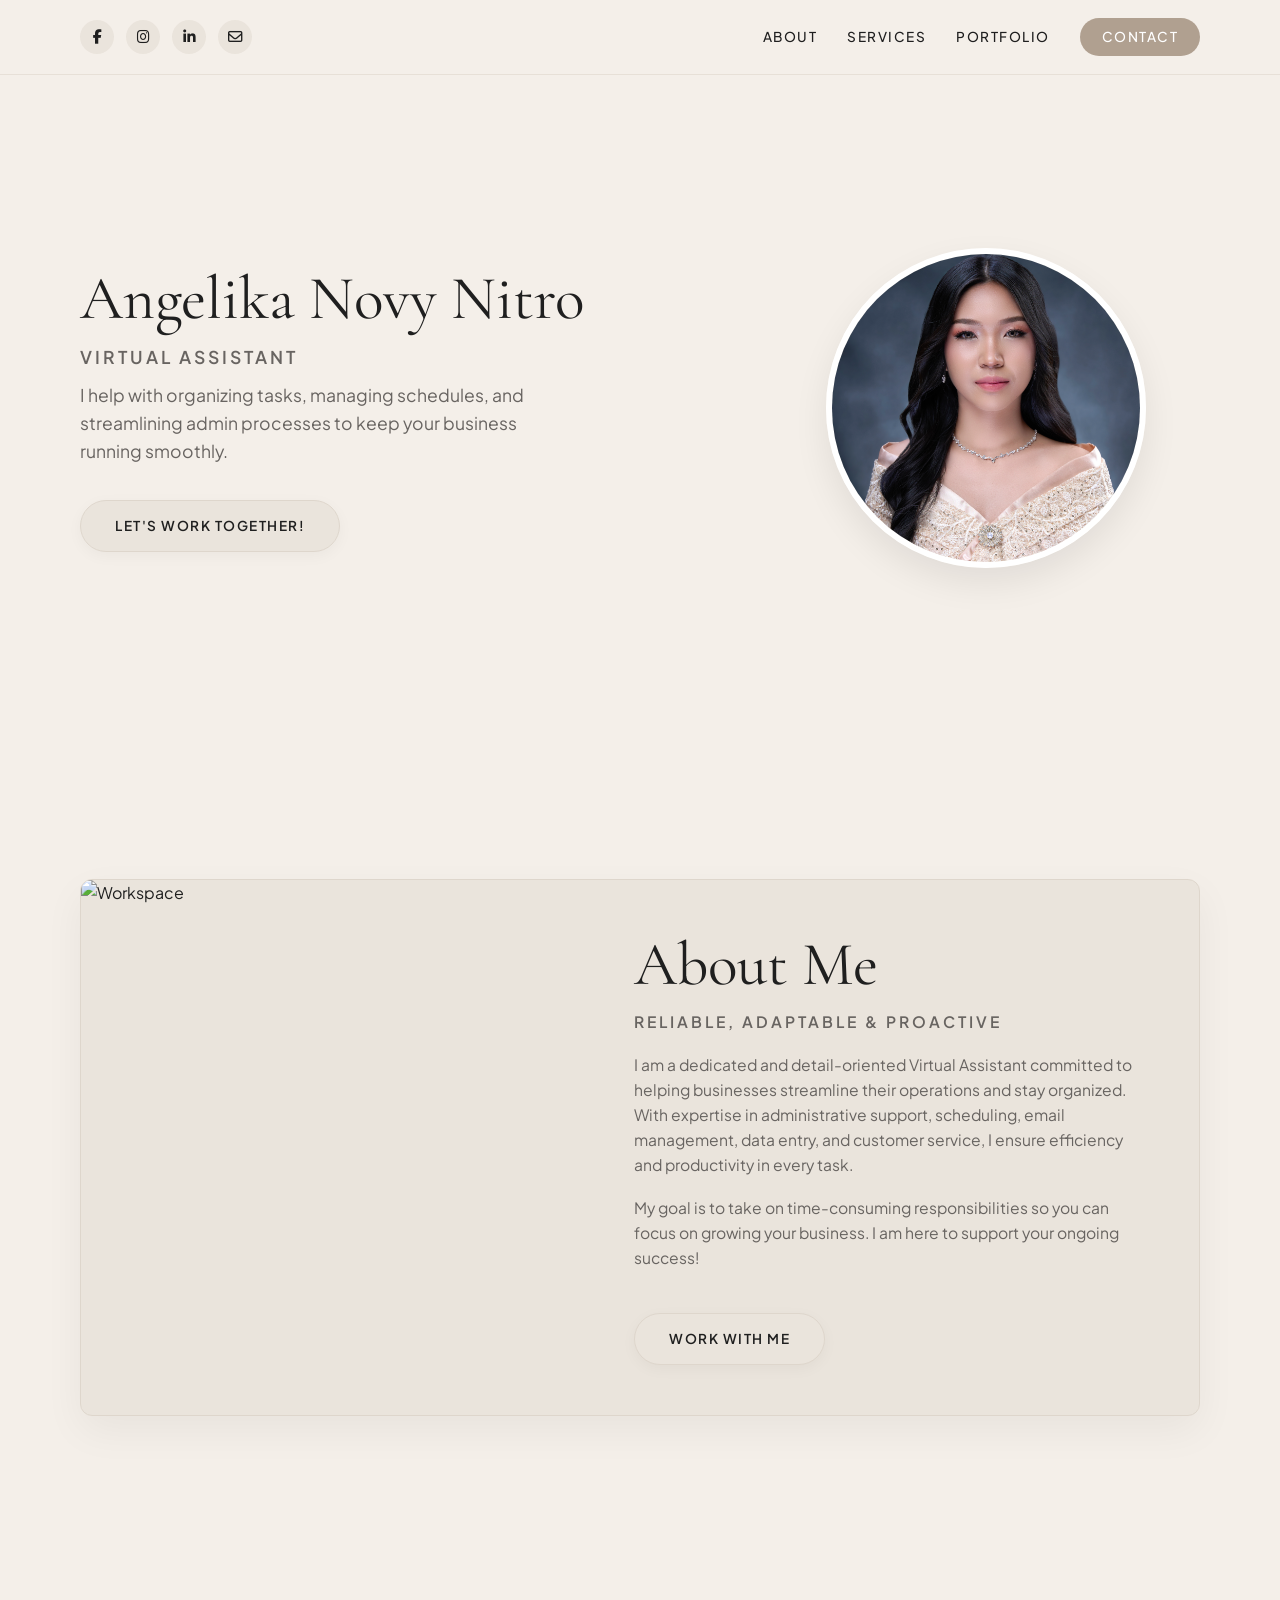
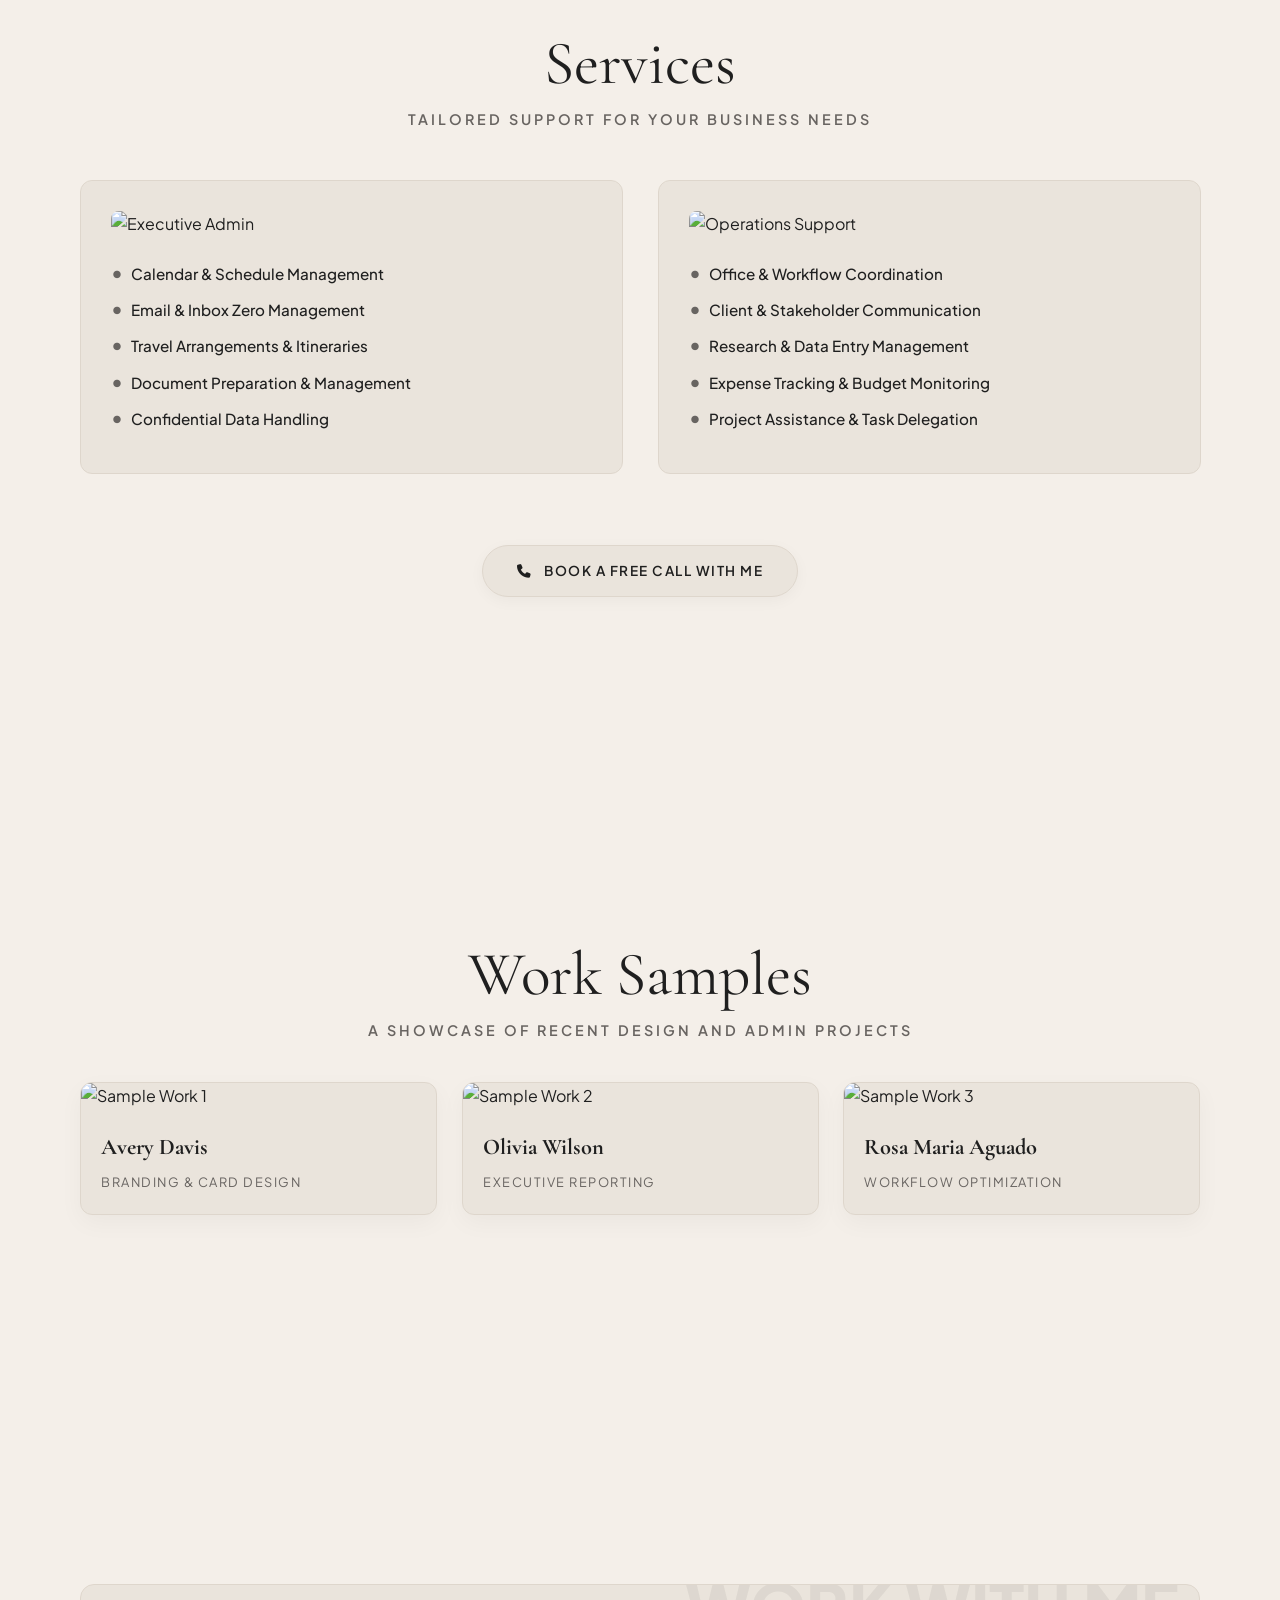
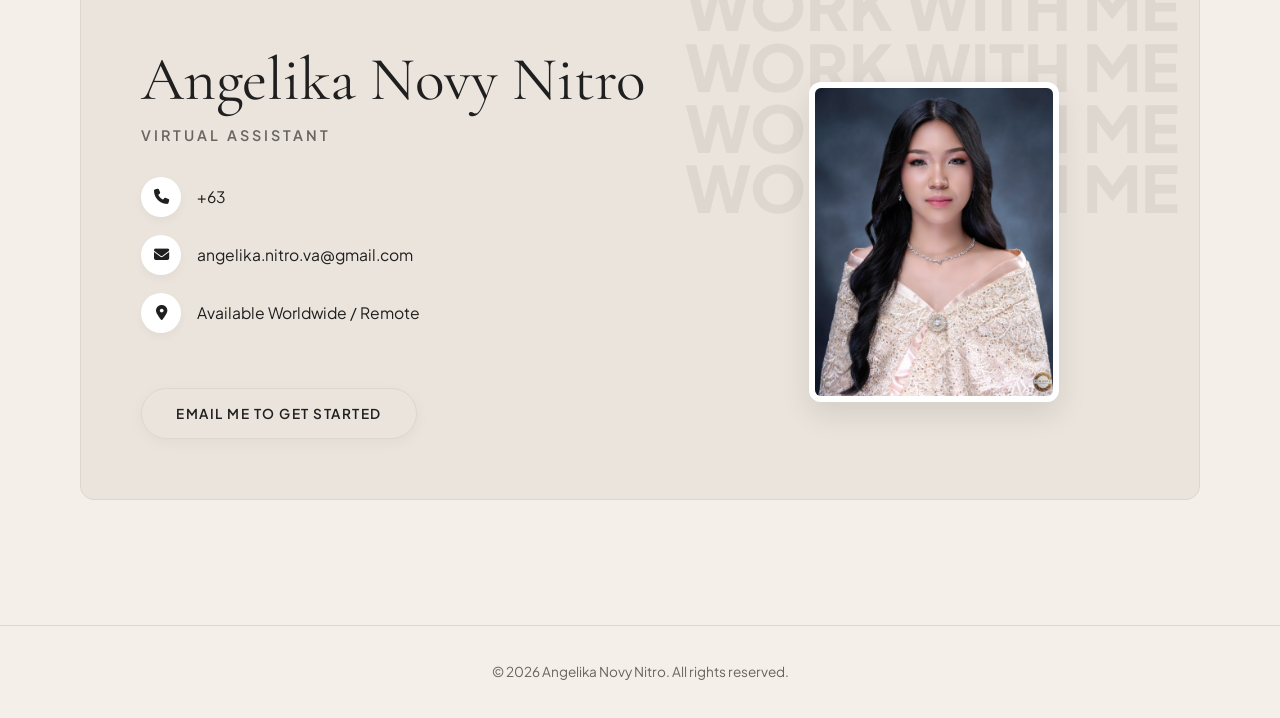
==== index.html @ 5960492f "update" ====
<!DOCTYPE html>
<html lang="en">
<head>
  <meta charset="UTF-8" />
  <meta name="viewport" content="width=device-width, initial-scale=1.0" />
  <title>Angelika Novy Nitro | Virtual Assistant</title>
  
  <link rel="preconnect" href="https://fonts.googleapis.com">
  <link rel="preconnect" href="https://fonts.gstatic.com" crossorigin>
  <link href="https://fonts.googleapis.com/css2?family=Cormorant+Garamond:ital,wght@0,400;0,600;0,700;1,400&family=Plus+Jakarta+Sans:wght@300;400;500;600&display=swap" rel="stylesheet">
  
  <link rel="stylesheet" href="https://cdnjs.cloudflare.com/ajax/libs/font-awesome/6.4.0/css/all.min.css">

  <style>
    :root {
      --bg-main: #f4efe9;
      --bg-card: #eae4dc;
      --bg-card-light: #ffffff;
      --text-main: #1f1f1f;
      --text-muted: #686461;
      --accent: #b0a090;
      --accent-hover: #8f8072;
      --border-color: #ded6cc;
      --font-serif: 'Cormorant Garamond', serif;
      --font-sans: 'Plus Jakarta Sans', sans-serif;
      --transition: all 0.4s cubic-bezier(0.16, 1, 0.3, 1);
    }

    * {
      box-sizing: border-box;
      margin: 0;
      padding: 0;
    }

    html {
      scroll-behavior: smooth;
    }

    body {
      background-color: var(--bg-main);
      color: var(--text-main);
      font-family: var(--font-sans);
      line-height: 1.6;
      overflow-x: hidden;
    }

    a {
      text-decoration: none;
      color: inherit;
    }

    ul {
      list-style: none;
    }

    /* Container Utility */
    .container {
      width: 90%;
      max-width: 1120px;
      margin: 0 auto;
    }

    /* Section Base */
    section {
      padding: 90px 0;
      min-height: 85vh;
      display: flex;
      align-items: center;
      position: relative;
    }

    /* Header & Navbar */
    header {
      position: fixed;
      top: 0;
      left: 0;
      width: 100%;
      background: rgba(244, 239, 233, 0.9);
      backdrop-filter: blur(12px);
      z-index: 1000;
      border-bottom: 1px solid rgba(222, 214, 204, 0.6);
      transition: var(--transition);
    }

    .nav-container {
      display: flex;
      justify-content: space-between;
      align-items: center;
      padding: 18px 0;
    }

    .social-icons {
      display: flex;
      gap: 12px;
    }

    .social-icons a {
      width: 34px;
      height: 34px;
      background-color: var(--bg-card);
      border-radius: 50%;
      display: flex;
      align-items: center;
      justify-content: center;
      color: var(--text-main);
      font-size: 0.9rem;
      transition: var(--transition);
    }

    .social-icons a:hover {
      background-color: var(--text-main);
      color: #fff;
      transform: translateY(-2px);
    }

    .nav-links {
      display: flex;
      align-items: center;
      gap: 30px;
    }

    .nav-links a {
      font-size: 0.85rem;
      font-weight: 500;
      text-transform: uppercase;
      letter-spacing: 1.5px;
      transition: var(--transition);
    }

    .nav-links a:hover {
      color: var(--accent-hover);
    }

    .nav-contact-btn {
      background-color: var(--accent);
      color: #fff !important;
      padding: 8px 22px;
      border-radius: 50px;
      transition: var(--transition) !important;
    }

    .nav-contact-btn:hover {
      background-color: var(--text-main) !important;
    }

    /* Shared Typography & Buttons */
    .display-title {
      font-family: var(--font-serif);
      font-size: clamp(2.6rem, 4.8vw, 4rem);
      font-weight: 400;
      line-height: 1.15;
      margin-bottom: 8px;
    }

    .subtitle {
      font-size: 0.9rem;
      text-transform: uppercase;
      letter-spacing: 3px;
      color: var(--text-muted);
      margin-bottom: 20px;
      font-weight: 600;
    }

    .btn {
      display: inline-block;
      background: var(--bg-card);
      color: var(--text-main);
      font-size: 0.85rem;
      text-transform: uppercase;
      letter-spacing: 1.5px;
      font-weight: 600;
      padding: 14px 34px;
      border-radius: 50px;
      box-shadow: 0 4px 15px rgba(0, 0, 0, 0.04);
      border: 1px solid var(--border-color);
      cursor: pointer;
      transition: var(--transition);
      margin-top: 25px;
    }

    .btn:hover {
      background: var(--text-main);
      color: #fff;
      transform: translateY(-3px);
      box-shadow: 0 8px 20px rgba(0, 0, 0, 0.1);
    }

    /* -------------------------------------------
       HERO / HOME SECTION
    ------------------------------------------- */
    #home {
      padding-top: 140px;
    }

    .hero-grid {
      display: grid;
      grid-template-columns: 1.2fr 0.8fr;
      align-items: center;
      gap: 50px;
    }

    .hero-content p {
      color: var(--text-muted);
      font-size: 1.1rem;
      max-width: 480px;
      margin-bottom: 10px;
    }

    .hero-image-wrap {
      position: relative;
      display: flex;
      justify-content: center;
    }

    .hero-avatar {
      width: 320px;
      height: 320px;
      border-radius: 50%;
      object-fit: cover;
      /* Shifts focal point to keep the top of the hair visible */
      object-position: center 15%;
      box-shadow: 0 15px 35px rgba(0,0,0,0.08);
      border: 6px solid #fff;
      transition: var(--transition);
    }

    .hero-avatar:hover {
      transform: scale(1.03);
    }

    /* -------------------------------------------
       ABOUT SECTION
    ------------------------------------------- */
    .about-card {
      background: var(--bg-card);
      border-radius: 12px;
      overflow: hidden;
      display: grid;
      grid-template-columns: 1fr 1.2fr;
      box-shadow: 0 15px 40px rgba(0, 0, 0, 0.05);
      border: 1px solid var(--border-color);
    }

    .about-img {
      width: 100%;
      height: 100%;
      min-height: 420px;
      object-fit: cover;
      transition: var(--transition);
    }

    .about-card:hover .about-img {
      transform: scale(1.03);
    }

    .about-body {
      padding: 50px 45px;
      display: flex;
      flex-direction: column;
      justify-content: center;
    }

    .about-body p {
      color: var(--text-muted);
      margin-bottom: 18px;
      font-size: 0.98rem;
    }

    /* -------------------------------------------
       SERVICES SECTION
    ------------------------------------------- */
    #services {
      text-align: center;
    }

    .services-header {
      margin-bottom: 50px;
    }

    .services-grid {
      display: grid;
      grid-template-columns: 1fr 1fr;
      gap: 35px;
      text-align: left;
    }

    .service-column {
      background: var(--bg-card);
      padding: 30px;
      border-radius: 12px;
      border: 1px solid var(--border-color);
      transition: var(--transition);
    }

    .service-column:hover {
      transform: translateY(-5px);
      box-shadow: 0 12px 30px rgba(0,0,0,0.06);
    }

    .service-img {
      width: 100%;
      height: 220px;
      object-fit: cover;
      border-radius: 8px;
      margin-bottom: 25px;
    }

    .service-list li {
      position: relative;
      padding-left: 20px;
      margin-bottom: 12px;
      font-size: 0.95rem;
      color: var(--text-main);
      font-weight: 500;
    }

    .service-list li::before {
      content: "•";
      position: absolute;
      left: 0;
      color: var(--text-muted);
      font-size: 1.3rem;
      line-height: 1;
    }

    .services-cta-wrap {
      margin-top: 45px;
    }

    /* -------------------------------------------
       PORTFOLIO SECTION
    ------------------------------------------- */
    #portfolio {
      text-align: center;
    }

    .portfolio-grid {
      display: grid;
      grid-template-columns: repeat(auto-fit, minmax(280px, 1fr));
      gap: 25px;
      margin-top: 40px;
    }

    .portfolio-item {
      background: var(--bg-card);
      border-radius: 12px;
      overflow: hidden;
      border: 1px solid var(--border-color);
      box-shadow: 0 8px 25px rgba(0, 0, 0, 0.04);
      transition: var(--transition);
      text-align: left;
    }

    .portfolio-item:hover {
      transform: translateY(-8px);
      box-shadow: 0 16px 35px rgba(0, 0, 0, 0.09);
    }

    .portfolio-img {
      width: 100%;
      height: 200px;
      object-fit: cover;
    }

    .portfolio-info {
      padding: 20px;
    }

    .portfolio-info h4 {
      font-family: var(--font-serif);
      font-size: 1.4rem;
      margin-bottom: 4px;
    }

    .portfolio-info span {
      font-size: 0.8rem;
      text-transform: uppercase;
      letter-spacing: 1.5px;
      color: var(--text-muted);
    }

    /* -------------------------------------------
       CONTACT SECTION
    ------------------------------------------- */
    .contact-card {
      background: var(--bg-card);
      border-radius: 14px;
      border: 1px solid var(--border-color);
      padding: 60px;
      display: grid;
      grid-template-columns: 1.2fr 0.9fr;
      gap: 40px;
      position: relative;
      overflow: hidden;
      align-items: center;
    }

    /* Repeated Background Text Layer */
    .bg-text-pattern {
      position: absolute;
      right: 20px;
      top: -10px;
      display: flex;
      flex-direction: column;
      line-height: 0.95;
      opacity: 0.06;
      font-size: 4rem;
      font-weight: 800;
      user-select: none;
      pointer-events: none;
      font-family: var(--font-sans);
    }

    .contact-info-list {
      margin: 30px 0;
    }

    .contact-info-item {
      display: flex;
      align-items: center;
      gap: 16px;
      margin-bottom: 18px;
      font-size: 0.98rem;
      color: var(--text-main);
    }

    .contact-info-item i {
      width: 40px;
      height: 40px;
      border-radius: 50%;
      background: #fff;
      display: flex;
      align-items: center;
      justify-content: center;
      font-size: 0.95rem;
      box-shadow: 0 4px 10px rgba(0,0,0,0.04);
    }

    .contact-right {
      position: relative;
      z-index: 2;
      display: flex;
      justify-content: center;
    }

    .contact-portrait-img {
      width: 250px;
      height: 320px;
      border-radius: 12px;
      object-fit: cover;
      object-position: center 15%;
      border: 6px solid #ffffff;
      box-shadow: 0 12px 30px rgba(0, 0, 0, 0.1);
      transition: var(--transition);
    }

    .contact-portrait-img:hover {
      transform: scale(1.03);
    }

    /* Footer */
    footer {
      text-align: center;
      padding: 35px 0;
      font-size: 0.85rem;
      color: var(--text-muted);
      border-top: 1px solid var(--border-color);
    }

    /* -------------------------------------------
       SCROLL ANIMATIONS (INTERSECTION OBSERVER)
    ------------------------------------------- */
    .reveal {
      opacity: 0;
      transform: translateY(40px);
      transition: opacity 0.8s ease-out, transform 0.8s cubic-bezier(0.16, 1, 0.3, 1);
      will-change: opacity, transform;
    }

    .reveal.active {
      opacity: 1;
      transform: translateY(0);
    }

    .delay-1 { transition-delay: 0.15s; }
    .delay-2 { transition-delay: 0.3s; }

    /* Responsive Design */
    @media (max-width: 860px) {
      .hero-grid, .about-card, .services-grid, .contact-card {
        grid-template-columns: 1fr;
      }
      .nav-links { display: none; }
      .about-card { text-align: center; }
      .contact-card { padding: 30px; }
      .bg-text-pattern { display: none; }
    }
  </style>
</head>
<body>

  <header id="navbar">
    <div class="container nav-container">
      <div class="social-icons">
        <a href="#" aria-label="Facebook"><i class="fa-brands fa-facebook-f"></i></a>
        <a href="#" aria-label="Instagram"><i class="fa-brands fa-instagram"></i></a>
        <a href="#" aria-label="LinkedIn"><i class="fa-brands fa-linkedin-in"></i></a>
        <a href="#contact" aria-label="Email"><i class="fa-regular fa-envelope"></i></a>
      </div>
      <nav class="nav-links">
        <a href="#about">About</a>
        <a href="#services">Services</a>
        <a href="#portfolio">Portfolio</a>
        <a href="#contact" class="nav-contact-btn">Contact</a>
      </nav>
    </div>
  </header>

  <section id="home">
    <div class="container hero-grid">
      <div class="hero-content reveal">
        <h1 class="display-title">Angelika Novy Nitro</h1>
        <p class="subtitle">Virtual Assistant</p>
        <p>I help with organizing tasks, managing schedules, and streamlining admin processes to keep your business running smoothly.</p>
        <a href="#contact" class="btn">Let's Work Together!</a>
      </div>
      <div class="hero-image-wrap reveal delay-1">
        <img src="mypic.jpeg" alt="Angelika Novy Nitro" class="hero-avatar" />
      </div>
    </div>
  </section>

  <section id="about">
    <div class="container">
      <div class="about-card reveal">
        <div style="overflow: hidden;">
          <img src="https://images.unsplash.com/photo-1522202176988-66273c2fd55f?auto=format&fit=crop&w=800&q=80" alt="Workspace" class="about-img" />
        </div>
        <div class="about-body">
          <h2 class="display-title">About Me</h2>
          <p class="subtitle">Reliable, Adaptable & Proactive</p>
          <p>I am a dedicated and detail-oriented Virtual Assistant committed to helping businesses streamline their operations and stay organized. With expertise in administrative support, scheduling, email management, data entry, and customer service, I ensure efficiency and productivity in every task.</p>
          <p>My goal is to take on time-consuming responsibilities so you can focus on growing your business. I am here to support your ongoing success!</p>
          <div>
            <a href="#services" class="btn">Work With Me</a>
          </div>
        </div>
      </div>
    </div>
  </section>

  <section id="services">
    <div class="container">
      <div class="services-header reveal">
        <h2 class="display-title">Services</h2>
        <p class="subtitle">Tailored support for your business needs</p>
      </div>

      <div class="services-grid">
        <div class="service-column reveal delay-1">
          <img src="https://images.unsplash.com/photo-1497215728101-856f4ea42174?auto=format&fit=crop&w=600&q=80" alt="Executive Admin" class="service-img" />
          <ul class="service-list">
            <li>Calendar & Schedule Management</li>
            <li>Email & Inbox Zero Management</li>
            <li>Travel Arrangements & Itineraries</li>
            <li>Document Preparation & Management</li>
            <li>Confidential Data Handling</li>
          </ul>
        </div>

        <div class="service-column reveal delay-2">
          <img src="https://images.unsplash.com/photo-1551836022-d5d88e9218df?auto=format&fit=crop&w=600&q=80" alt="Operations Support" class="service-img" />
          <ul class="service-list">
            <li>Office & Workflow Coordination</li>
            <li>Client & Stakeholder Communication</li>
            <li>Research & Data Entry Management</li>
            <li>Expense Tracking & Budget Monitoring</li>
            <li>Project Assistance & Task Delegation</li>
          </ul>
        </div>
      </div>

      <div class="services-cta-wrap reveal">
        <a href="#contact" class="btn"><i class="fa-solid fa-phone" style="margin-right: 8px;"></i> Book a Free Call With Me</a>
      </div>
    </div>
  </section>

  <section id="portfolio">
    <div class="container">
      <div class="reveal">
        <h2 class="display-title">Work Samples</h2>
        <p class="subtitle">A showcase of recent design and admin projects</p>
      </div>

      <div class="portfolio-grid">
        <div class="portfolio-item reveal delay-1">
          <img src="https://images.unsplash.com/photo-1586281380349-632531db7ed4?auto=format&fit=crop&w=600&q=80" alt="Sample Work 1" class="portfolio-img" />
          <div class="portfolio-info">
            <h4>Avery Davis</h4>
            <span>Branding & Card Design</span>
          </div>
        </div>

        <div class="portfolio-item reveal delay-2">
          <img src="https://images.unsplash.com/photo-1542744094-3a31f272c490?auto=format&fit=crop&w=600&q=80" alt="Sample Work 2" class="portfolio-img" />
          <div class="portfolio-info">
            <h4>Olivia Wilson</h4>
            <span>Executive Reporting</span>
          </div>
        </div>

        <div class="portfolio-item reveal delay-1">
          <img src="https://images.unsplash.com/photo-1507679799987-c73779587ccf?auto=format&fit=crop&w=600&q=80" alt="Sample Work 3" class="portfolio-img" />
          <div class="portfolio-info">
            <h4>Rosa Maria Aguado</h4>
            <span>Workflow Optimization</span>
          </div>
        </div>
      </div>
    </div>
  </section>

  <section id="contact">
    <div class="container">
      <div class="contact-card reveal">
        <div class="bg-text-pattern">
          <span>WORK WITH ME</span>
          <span>WORK WITH ME</span>
          <span>WORK WITH ME</span>
          <span>WORK WITH ME</span>
        </div>

        <div>
          <h2 class="display-title">Angelika Novy Nitro</h2>
          <p class="subtitle">Virtual Assistant</p>
          
          <div class="contact-info-list">
            <div class="contact-info-item">
              <i class="fa-solid fa-phone"></i>
              <span>+63 </span>
            </div>
            <div class="contact-info-item">
              <i class="fa-solid fa-envelope"></i>
              <span>angelika.nitro.va@gmail.com</span>
            </div>
            <div class="contact-info-item">
              <i class="fa-solid fa-location-dot"></i>
              <span>Available Worldwide / Remote</span>
            </div>
          </div>

          <a href="mailto:angelika.nitro.va@gmail.com" class="btn">Email Me to Get Started</a>
        </div>

        <div class="contact-right">
          <img src="mypic.jpeg" alt="Angelika Novy Nitro" class="contact-portrait-img" />
        </div>
      </div>
    </div>
  </section>

  <footer>
    <div class="container">
      <p>© 2026 Angelika Novy Nitro. All rights reserved.</p>
    </div>
  </footer>

  <script>
    document.addEventListener("DOMContentLoaded", () => {
      const reveals = document.querySelectorAll(".reveal");

      const revealOnScroll = () => {
        const triggerBottom = window.innerHeight * 0.88;
        reveals.forEach((element) => {
          const elementTop = element.getBoundingClientRect().top;
          if (elementTop < triggerBottom) {
            element.classList.add("active");
          }
        });
      };

      window.addEventListener("scroll", revealOnScroll);
      revealOnScroll(); // Trigger on initial render
    });
  </script>
</body>
</html>
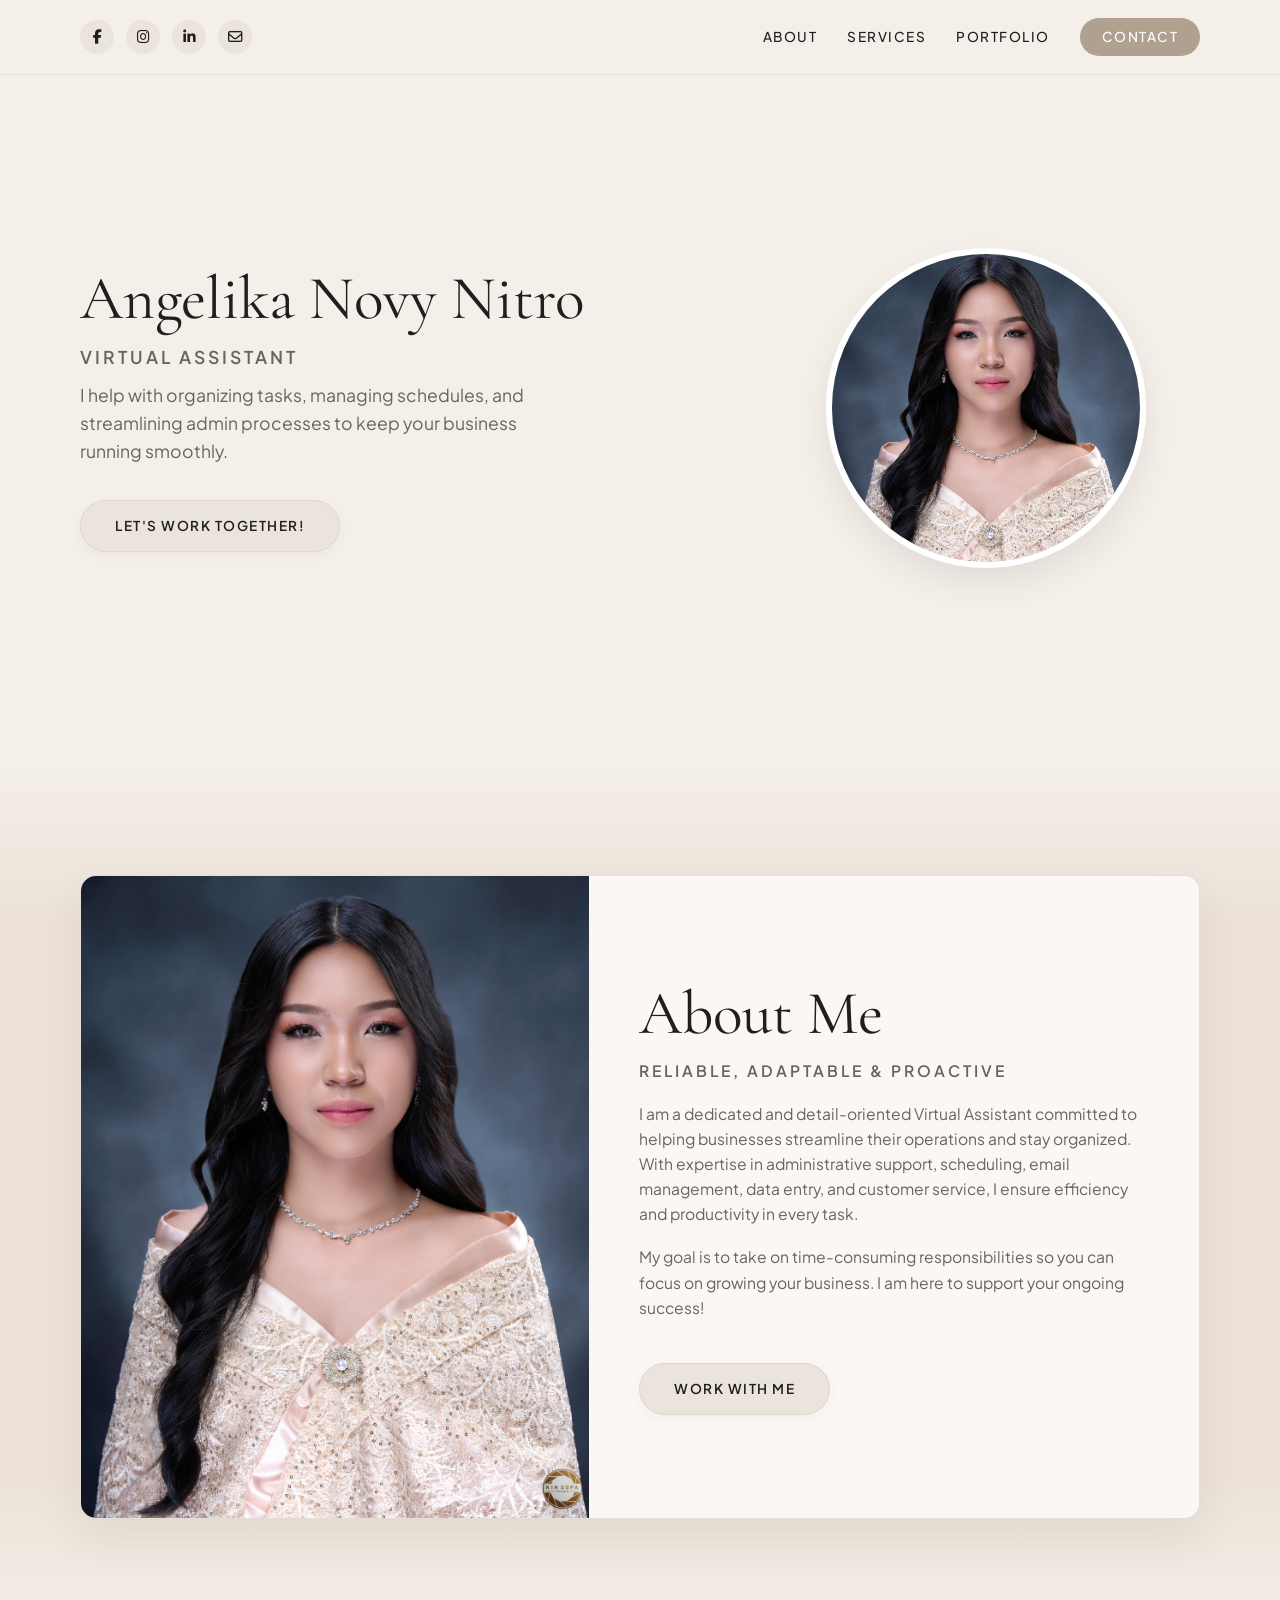
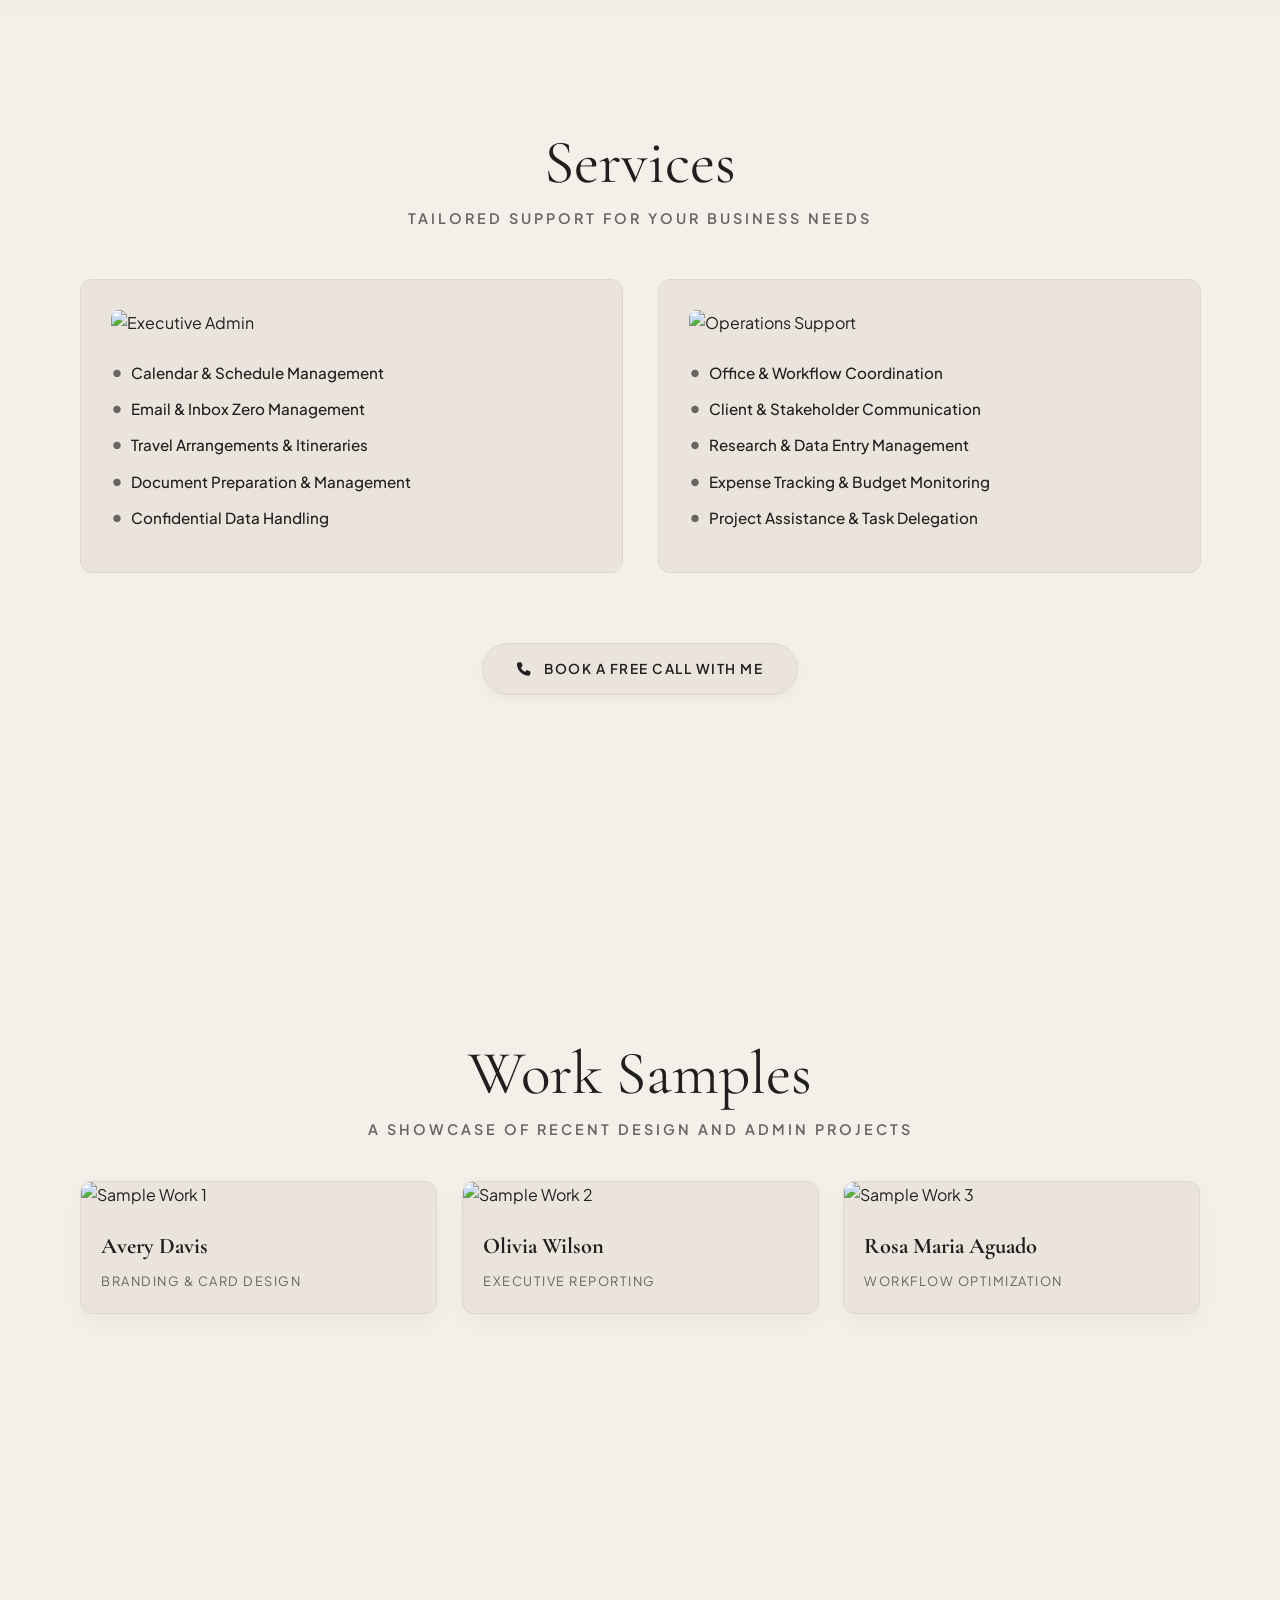
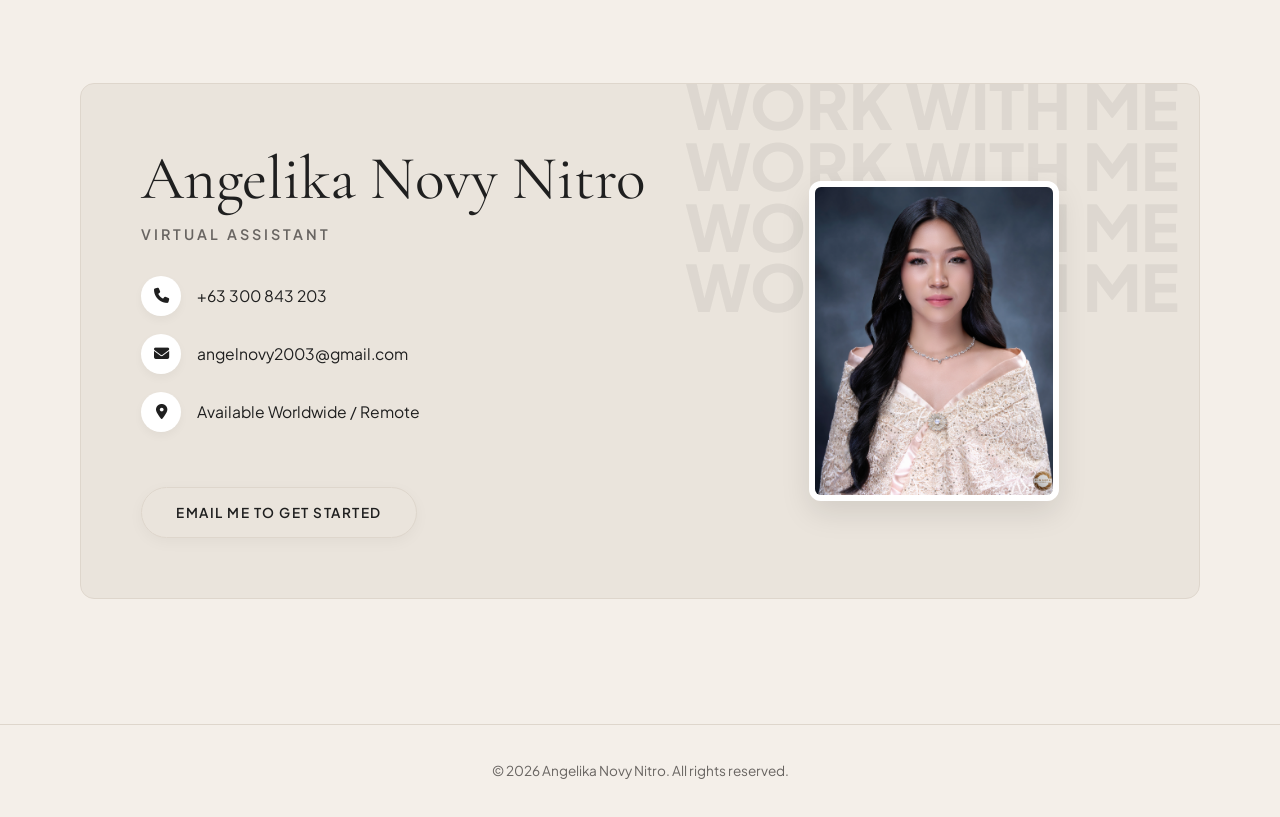
==== commit 1f72873e: "update" ====
--- a/index.html
+++ b/index.html
@@ -16,6 +16,7 @@
       --bg-main: #f4efe9;
       --bg-card: #eae4dc;
       --bg-card-light: #ffffff;
+      --bg-about: #ece2d7; /* Warm blended tone */
       --text-main: #1f1f1f;
       --text-muted: #686461;
       --accent: #b0a090;
@@ -217,7 +218,6 @@
       height: 320px;
       border-radius: 50%;
       object-fit: cover;
-      /* Shifts focal point to keep the top of the hair visible */
       object-position: center 15%;
       box-shadow: 0 15px 35px rgba(0,0,0,0.08);
       border: 6px solid #fff;
@@ -229,35 +229,54 @@
     }
 
     /* -------------------------------------------
-       ABOUT SECTION
+       ABOUT SECTION (Blended Background & Styling)
     ------------------------------------------- */
+    #about {
+      background: linear-gradient(180deg, var(--bg-main) 0%, var(--bg-about) 18%, var(--bg-about) 82%, var(--bg-main) 100%);
+      position: relative;
+      padding: 110px 0;
+    }
+
     .about-card {
-      background: var(--bg-card);
-      border-radius: 12px;
+      background: var(--bg-card-light);
+      border-radius: 16px;
       overflow: hidden;
       display: grid;
       grid-template-columns: 1fr 1.2fr;
-      box-shadow: 0 15px 40px rgba(0, 0, 0, 0.05);
-      border: 1px solid var(--border-color);
+      box-shadow: 0 20px 45px rgba(58, 48, 38, 0.08);
+      border: 1px solid rgba(222, 214, 204, 0.8);
+      transition: transform 0.5s cubic-bezier(0.16, 1, 0.3, 1), box-shadow 0.5s ease;
+    }
+
+    .about-card:hover {
+      transform: translateY(-5px);
+      box-shadow: 0 25px 55px rgba(58, 48, 38, 0.12);
+    }
+
+    .about-img-wrap {
+      overflow: hidden;
+      position: relative;
     }
 
     .about-img {
       width: 100%;
       height: 100%;
-      min-height: 420px;
+      min-height: 440px;
       object-fit: cover;
-      transition: var(--transition);
+      object-position: center 15%;
+      transition: transform 0.8s ease;
     }
 
     .about-card:hover .about-img {
-      transform: scale(1.03);
+      transform: scale(1.04);
     }
 
     .about-body {
-      padding: 50px 45px;
+      padding: 55px 50px;
       display: flex;
       flex-direction: column;
       justify-content: center;
+      background: #faf7f4;
     }
 
     .about-body p {
@@ -395,7 +414,6 @@
       align-items: center;
     }
 
-    /* Repeated Background Text Layer */
     .bg-text-pattern {
       position: absolute;
       right: 20px;
@@ -473,13 +491,37 @@
     .reveal {
       opacity: 0;
       transform: translateY(40px);
-      transition: opacity 0.8s ease-out, transform 0.8s cubic-bezier(0.16, 1, 0.3, 1);
+      transition: opacity 0.8s cubic-bezier(0.16, 1, 0.3, 1), transform 0.8s cubic-bezier(0.16, 1, 0.3, 1);
       will-change: opacity, transform;
     }
 
-    .reveal.active {
+    /* Smooth scale reveal for about card container */
+    .reveal-scale {
+      opacity: 0;
+      transform: translateY(40px) scale(0.96);
+      transition: opacity 0.9s cubic-bezier(0.16, 1, 0.3, 1), transform 0.9s cubic-bezier(0.16, 1, 0.3, 1);
+      will-change: opacity, transform;
+    }
+
+    /* Staggered glide elements for inner about contents */
+    .reveal-slide-left {
+      opacity: 0;
+      transform: translateX(-35px);
+      transition: opacity 0.9s cubic-bezier(0.16, 1, 0.3, 1), transform 0.9s cubic-bezier(0.16, 1, 0.3, 1);
+    }
+
+    .reveal-slide-right {
+      opacity: 0;
+      transform: translateX(35px);
+      transition: opacity 0.9s cubic-bezier(0.16, 1, 0.3, 1), transform 0.9s cubic-bezier(0.16, 1, 0.3, 1);
+    }
+
+    .reveal.active,
+    .reveal-scale.active,
+    .reveal-slide-left.active,
+    .reveal-slide-right.active {
       opacity: 1;
-      transform: translateY(0);
+      transform: translate(0, 0) scale(1);
     }
 
     .delay-1 { transition-delay: 0.15s; }
@@ -492,8 +534,12 @@
       }
       .nav-links { display: none; }
       .about-card { text-align: center; }
+      .about-body { padding: 35px 25px; }
       .contact-card { padding: 30px; }
       .bg-text-pattern { display: none; }
+      .reveal-slide-left, .reveal-slide-right {
+        transform: translateY(25px);
+      }
     }
   </style>
 </head>
@@ -502,10 +548,10 @@
   <header id="navbar">
     <div class="container nav-container">
       <div class="social-icons">
-        <a href="#" aria-label="Facebook"><i class="fa-brands fa-facebook-f"></i></a>
-        <a href="#" aria-label="Instagram"><i class="fa-brands fa-instagram"></i></a>
+        <a href="https://www.facebook.com/saintsnangel" target="_blank" rel="noopener noreferrer" aria-label="Facebook"><i class="fa-brands fa-facebook-f"></i></a>
+        <a href="https://www.instagram.com/saints_and_angel?igsi=MXJzY3hjbW14eXl4bw==" target="_blank" rel="noopener noreferrer" aria-label="Instagram"><i class="fa-brands fa-instagram"></i></a>
         <a href="#" aria-label="LinkedIn"><i class="fa-brands fa-linkedin-in"></i></a>
-        <a href="#contact" aria-label="Email"><i class="fa-regular fa-envelope"></i></a>
+        <a href="mailto:angelnovy2003@gmail.com" aria-label="Email"><i class="fa-regular fa-envelope"></i></a>
       </div>
       <nav class="nav-links">
         <a href="#about">About</a>
@@ -532,11 +578,11 @@
 
   <section id="about">
     <div class="container">
-      <div class="about-card reveal">
-        <div style="overflow: hidden;">
-          <img src="https://images.unsplash.com/photo-1522202176988-66273c2fd55f?auto=format&fit=crop&w=800&q=80" alt="Workspace" class="about-img" />
-        </div>
-        <div class="about-body">
+      <div class="about-card reveal-scale">
+        <div class="about-img-wrap reveal-slide-left">
+          <img src="mypic.jpeg" alt="Angelika Novy Nitro" class="about-img" />
+        </div>
+        <div class="about-body reveal-slide-right">
           <h2 class="display-title">About Me</h2>
           <p class="subtitle">Reliable, Adaptable & Proactive</p>
           <p>I am a dedicated and detail-oriented Virtual Assistant committed to helping businesses streamline their operations and stay organized. With expertise in administrative support, scheduling, email management, data entry, and customer service, I ensure efficiency and productivity in every task.</p>
@@ -638,11 +684,11 @@
           <div class="contact-info-list">
             <div class="contact-info-item">
               <i class="fa-solid fa-phone"></i>
-              <span>+63 </span>
+              <span>+63 300 843 203</span>
             </div>
             <div class="contact-info-item">
               <i class="fa-solid fa-envelope"></i>
-              <span>angelika.nitro.va@gmail.com</span>
+              <span><a href="mailto:angelnovy2003@gmail.com">angelnovy2003@gmail.com</a></span>
             </div>
             <div class="contact-info-item">
               <i class="fa-solid fa-location-dot"></i>
@@ -650,7 +696,7 @@
             </div>
           </div>
 
-          <a href="mailto:angelika.nitro.va@gmail.com" class="btn">Email Me to Get Started</a>
+          <a href="mailto:angelnovy2003@gmail.com" class="btn">Email Me to Get Started</a>
         </div>
 
         <div class="contact-right">
@@ -668,7 +714,7 @@
 
   <script>
     document.addEventListener("DOMContentLoaded", () => {
-      const reveals = document.querySelectorAll(".reveal");
+      const reveals = document.querySelectorAll(".reveal, .reveal-scale, .reveal-slide-left, .reveal-slide-right");
 
       const revealOnScroll = () => {
         const triggerBottom = window.innerHeight * 0.88;
@@ -681,7 +727,7 @@
       };
 
       window.addEventListener("scroll", revealOnScroll);
-      revealOnScroll(); // Trigger on initial render
+      revealOnScroll(); // Trigger initial view check
     });
   </script>
 </body>
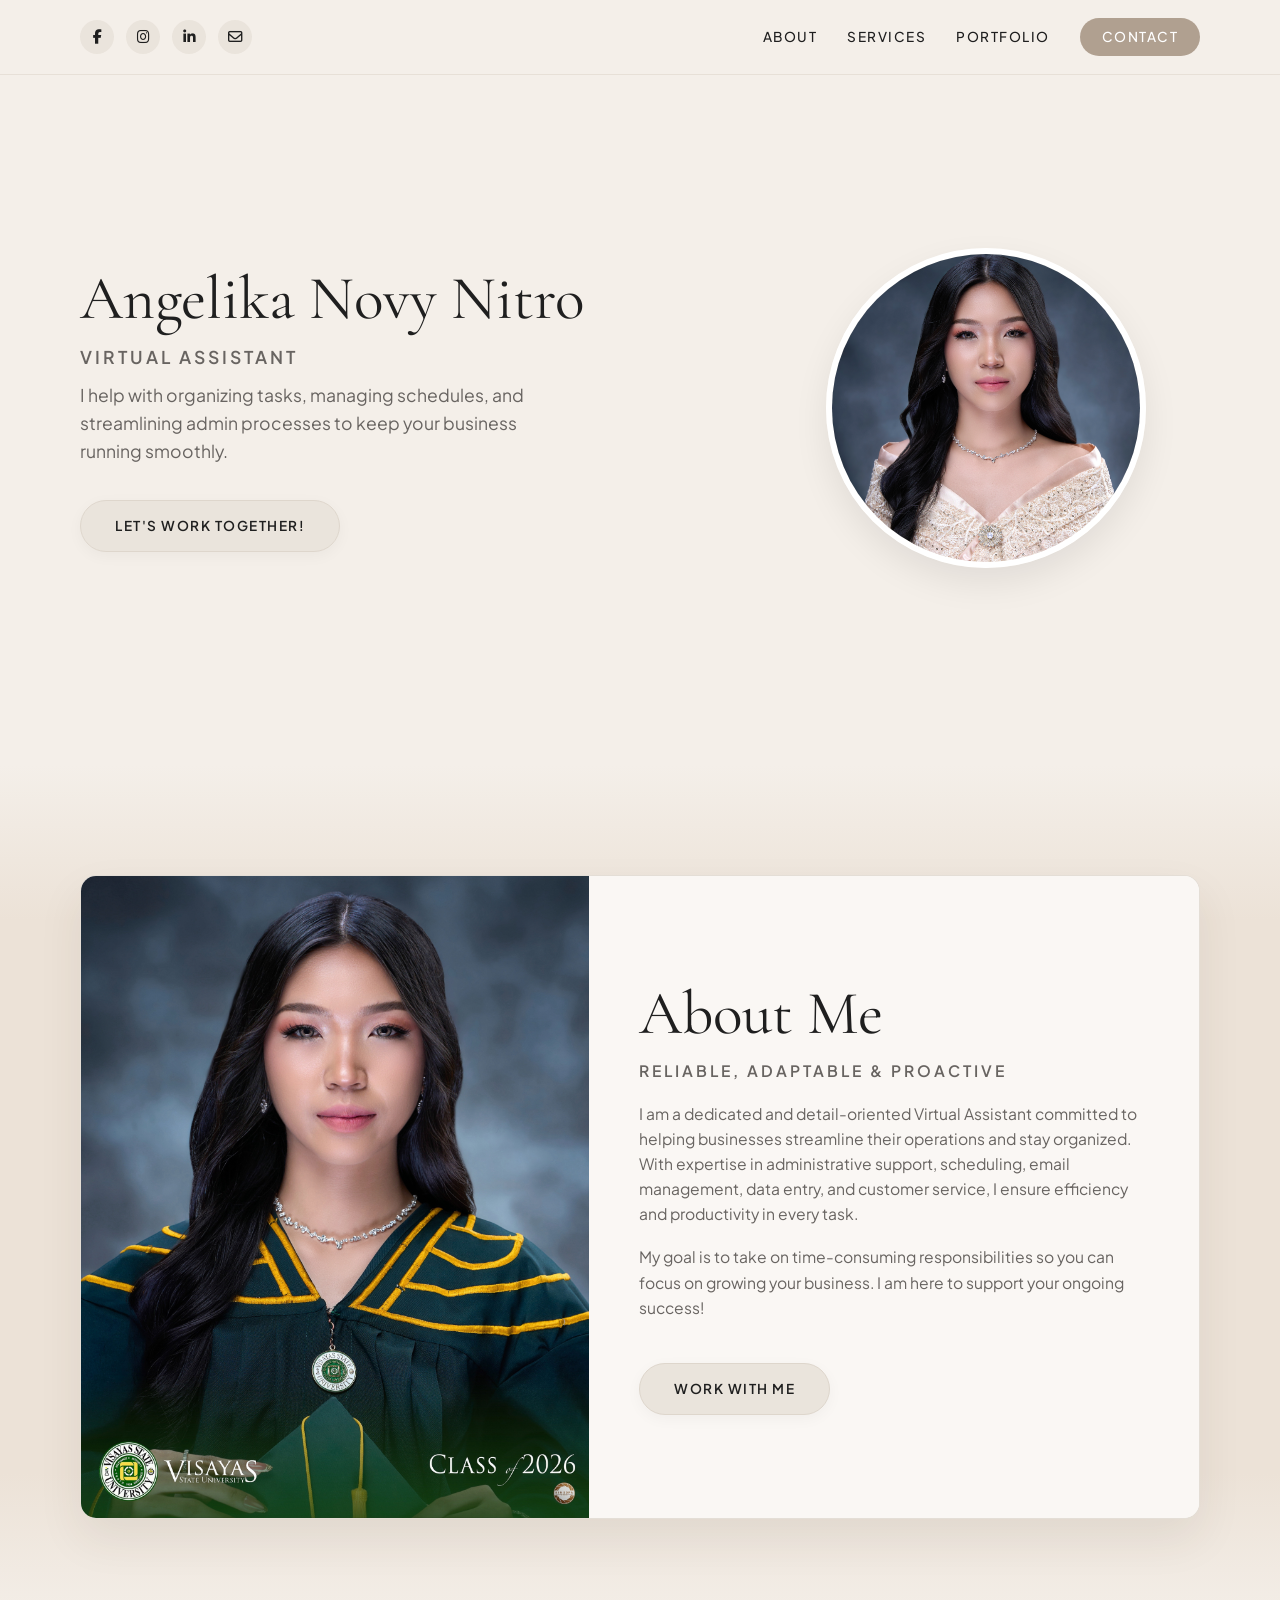
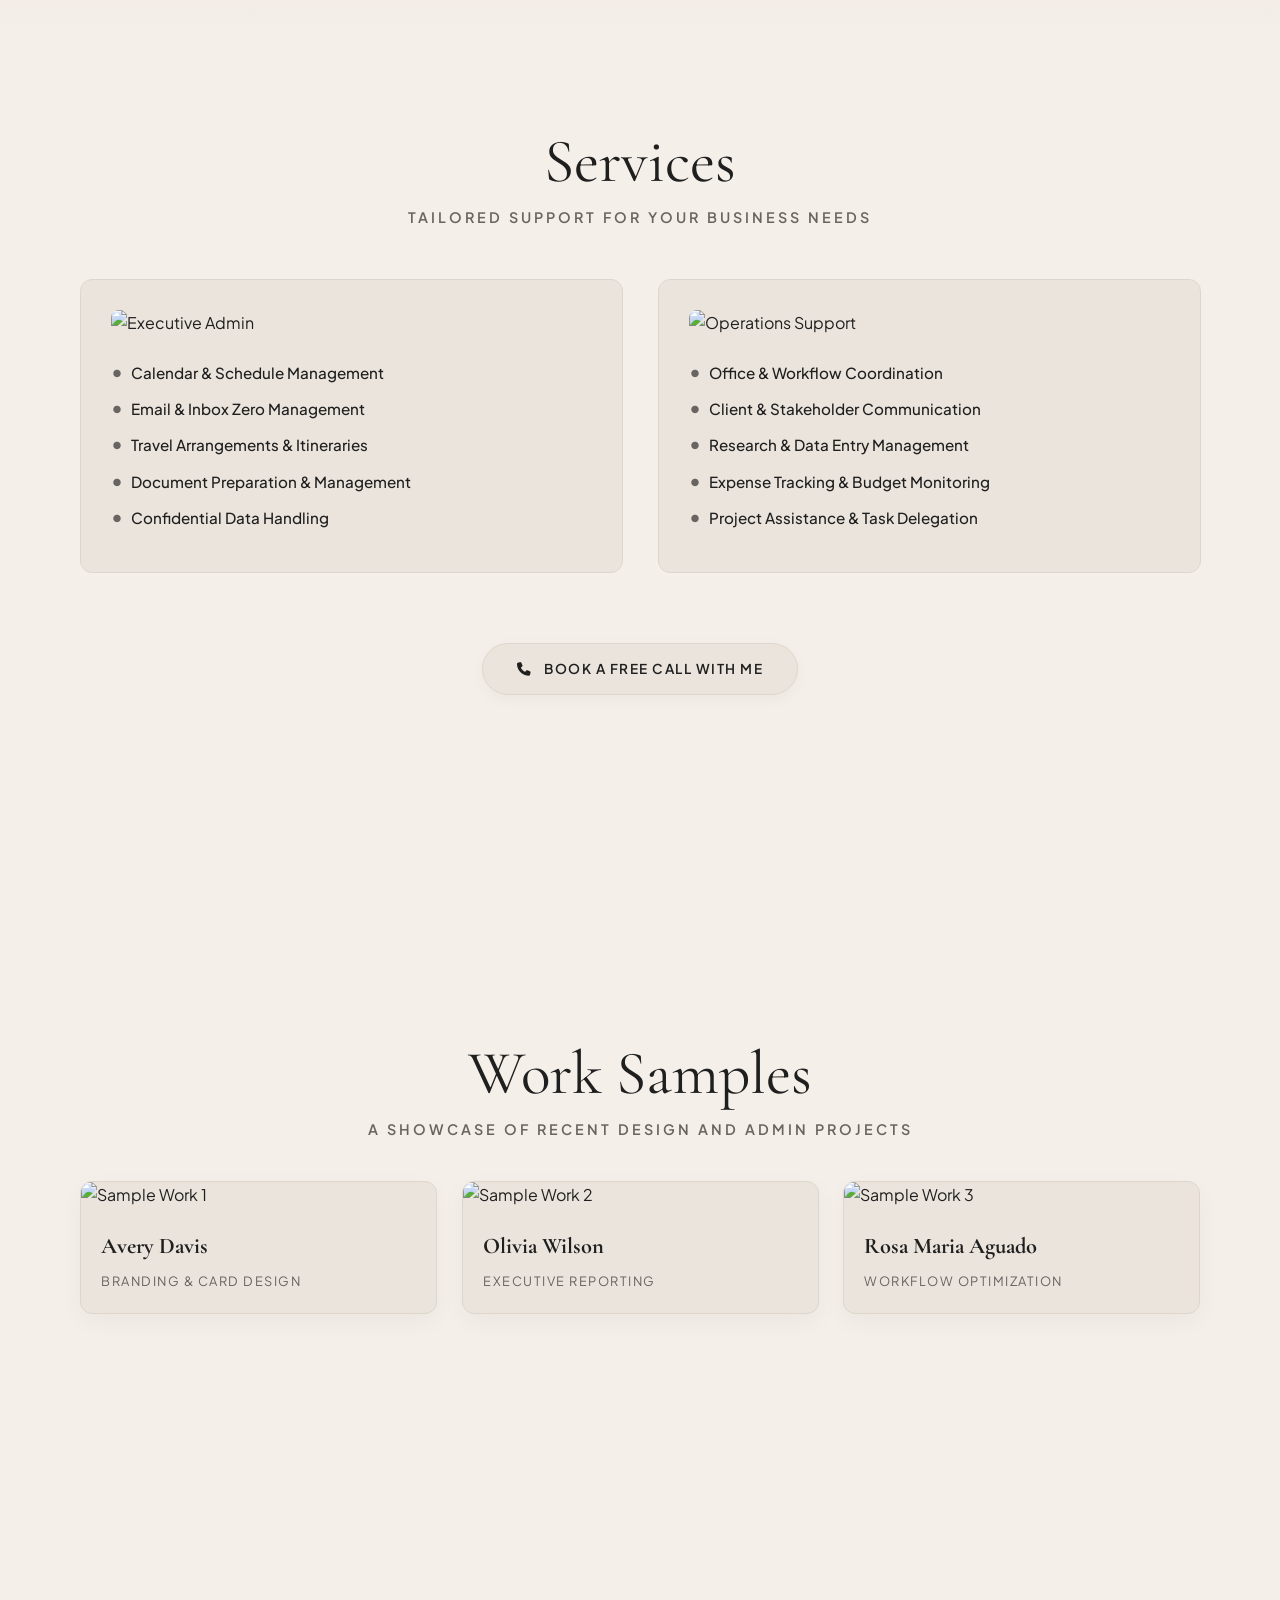
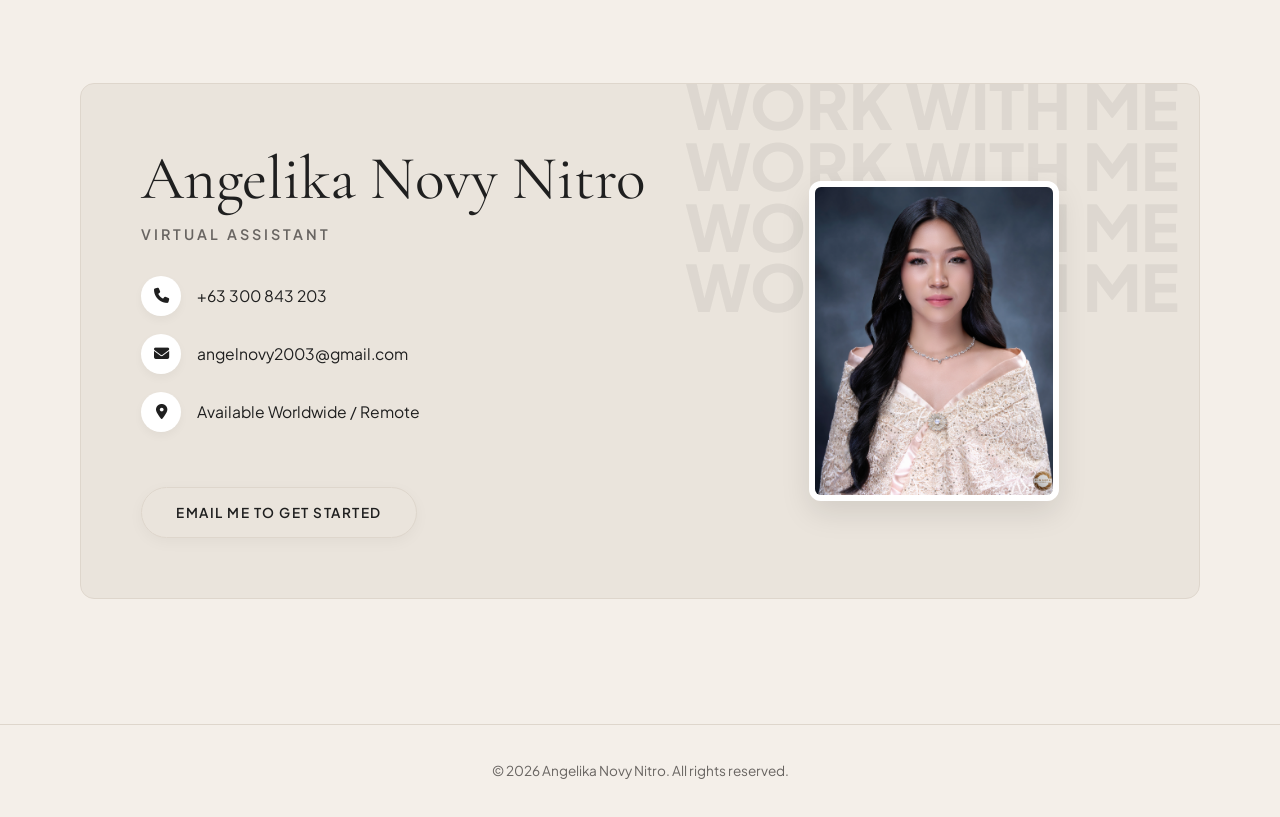
==== commit db74e1c3: "update" ====
--- a/index.html
+++ b/index.html
@@ -580,7 +580,7 @@
     <div class="container">
       <div class="about-card reveal-scale">
         <div class="about-img-wrap reveal-slide-left">
-          <img src="mypic.jpeg" alt="Angelika Novy Nitro" class="about-img" />
+          <img src="about-me.jpeg" alt="Angelika Novy Nitro" class="about-img" />
         </div>
         <div class="about-body reveal-slide-right">
           <h2 class="display-title">About Me</h2>
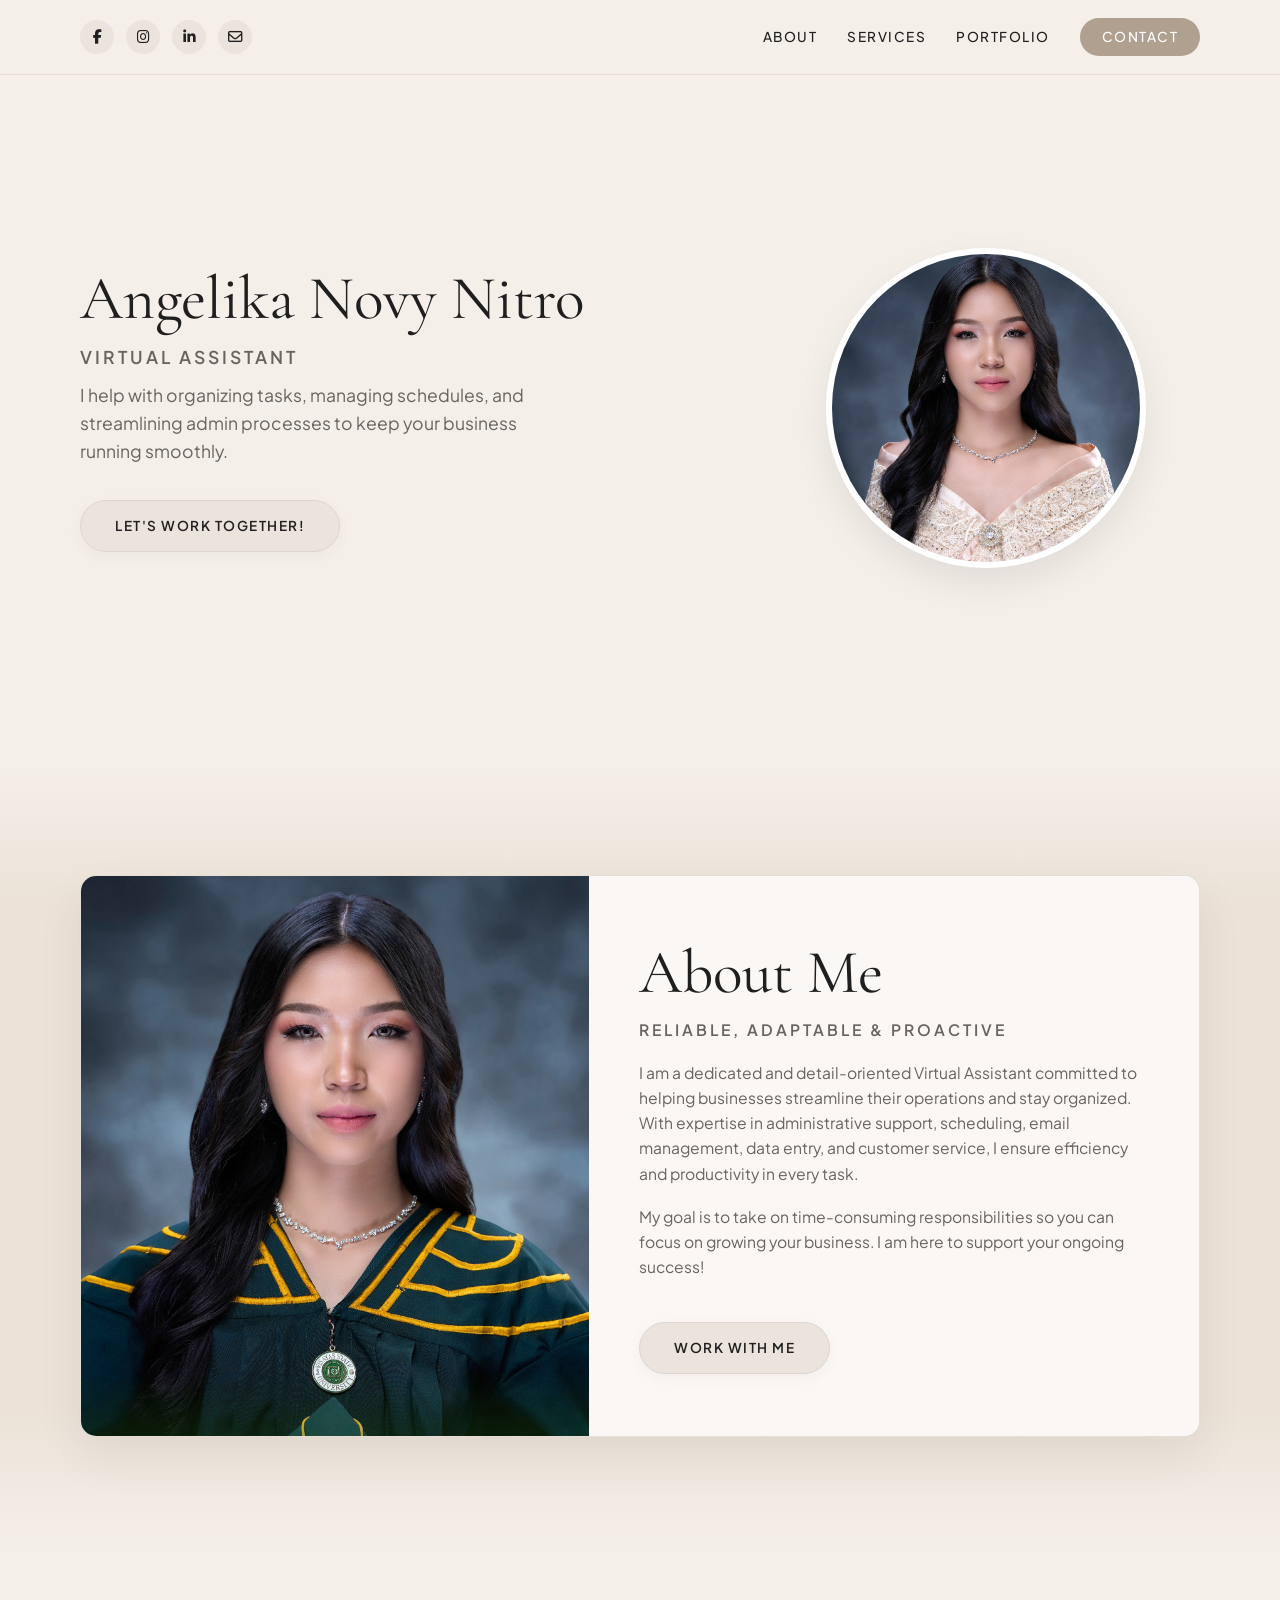
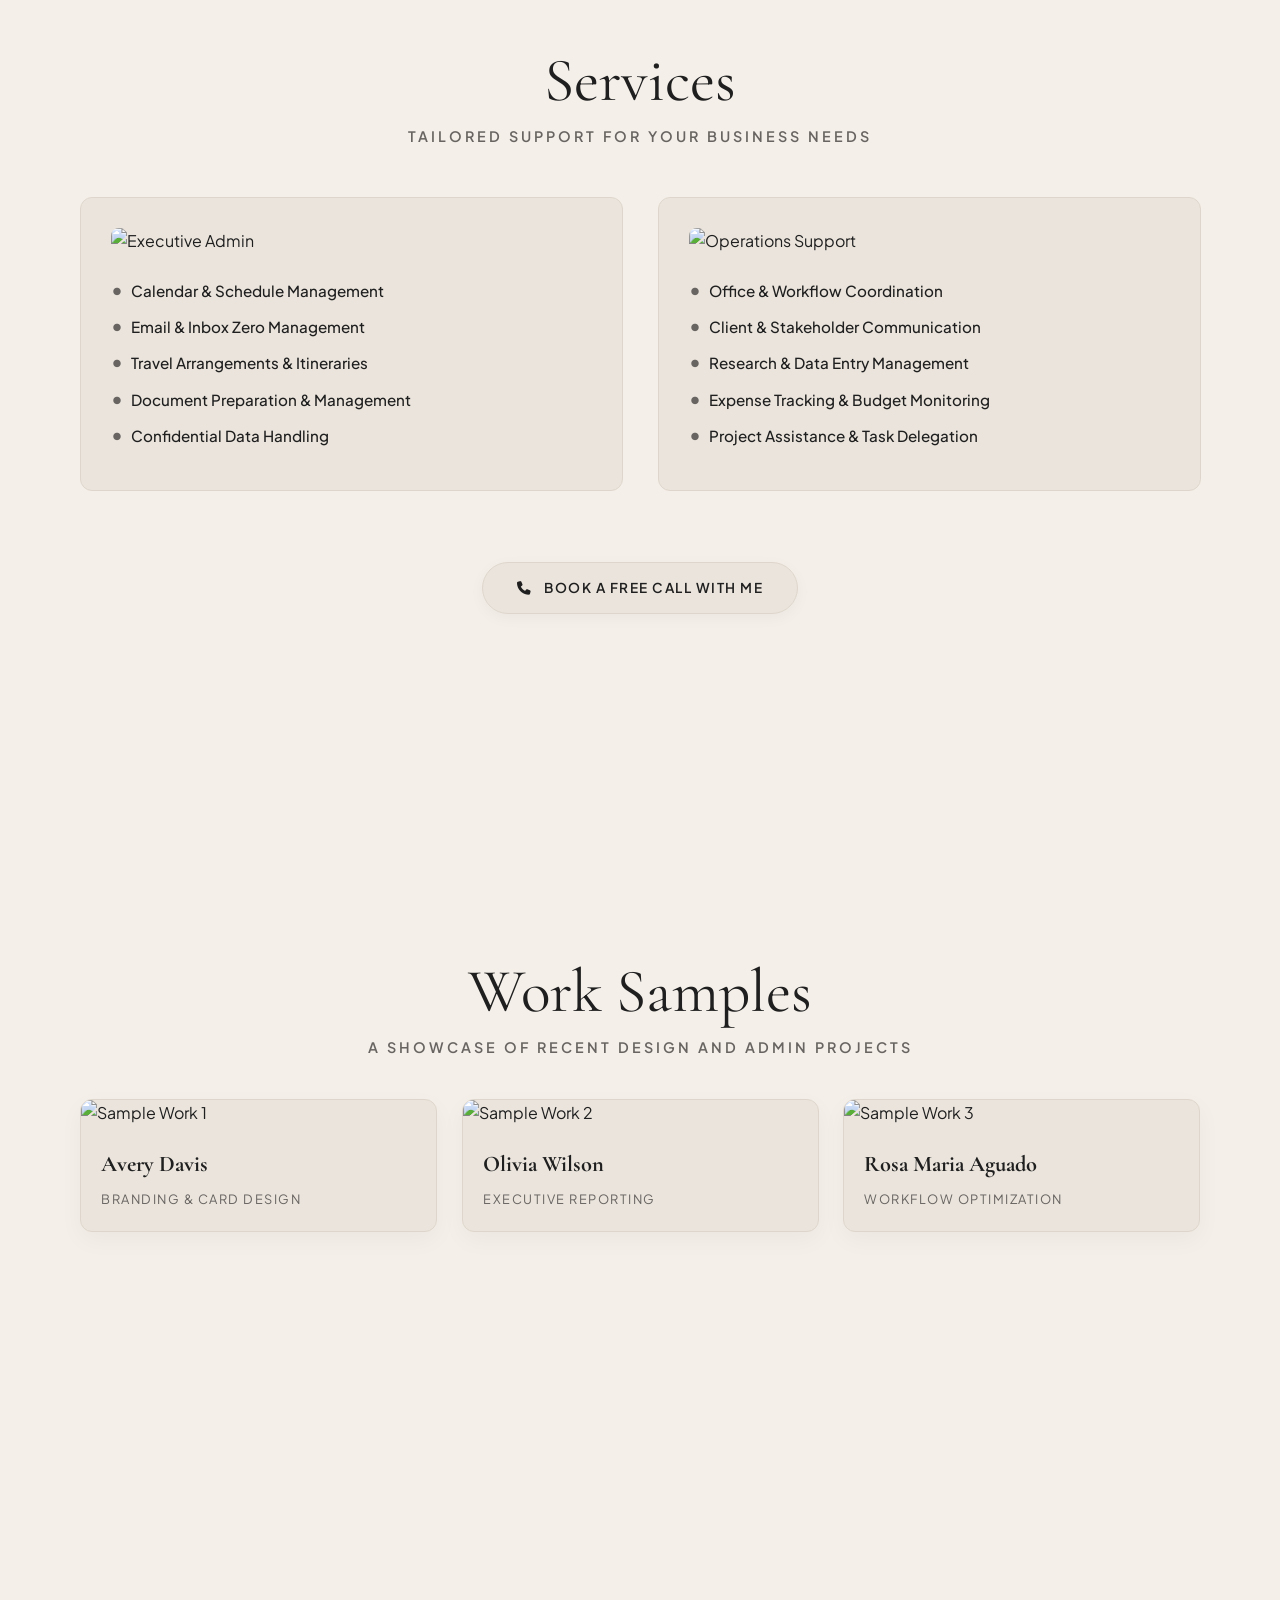
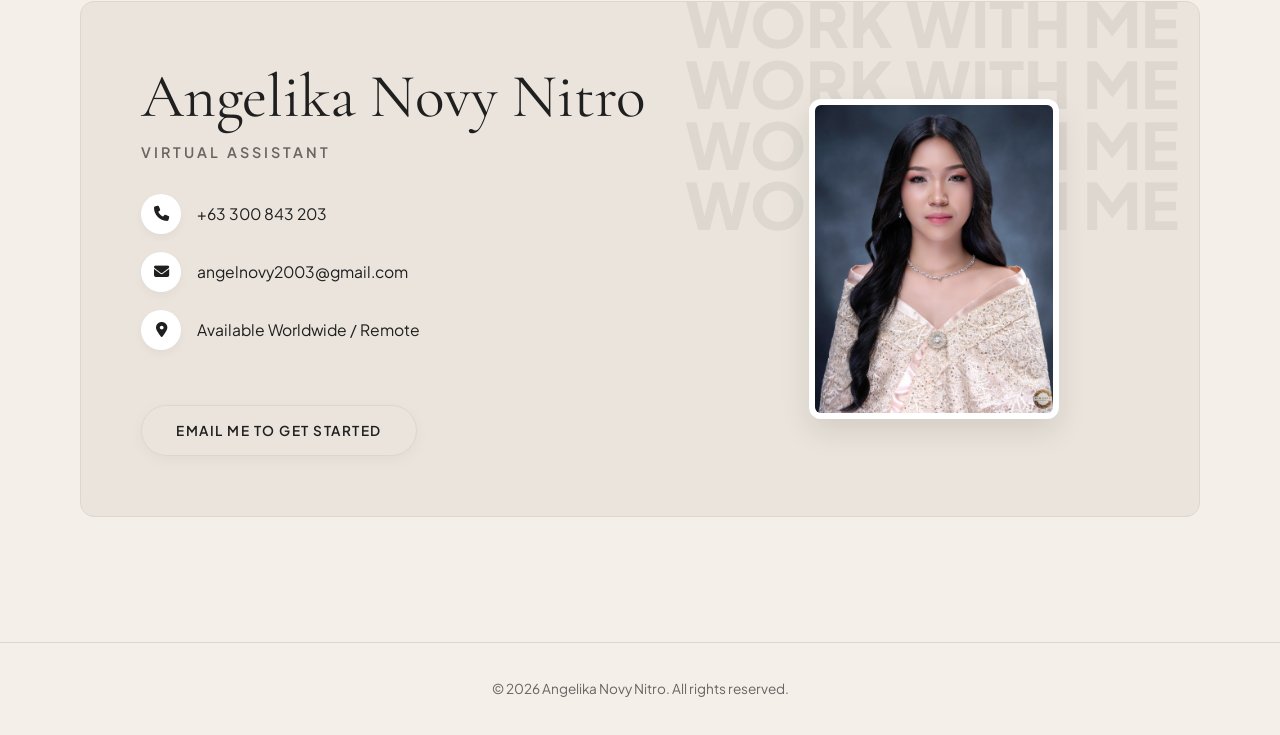
==== commit f77779b1: "update" ====
--- a/index.html
+++ b/index.html
@@ -10,538 +10,7 @@
   <link href="https://fonts.googleapis.com/css2?family=Cormorant+Garamond:ital,wght@0,400;0,600;0,700;1,400&family=Plus+Jakarta+Sans:wght@300;400;500;600&display=swap" rel="stylesheet">
   
   <link rel="stylesheet" href="https://cdnjs.cloudflare.com/ajax/libs/font-awesome/6.4.0/css/all.min.css">
-
-  <style>
-    :root {
-      --bg-main: #f4efe9;
-      --bg-card: #eae4dc;
-      --bg-card-light: #ffffff;
-      --bg-about: #ece2d7; /* Warm blended tone */
-      --text-main: #1f1f1f;
-      --text-muted: #686461;
-      --accent: #b0a090;
-      --accent-hover: #8f8072;
-      --border-color: #ded6cc;
-      --font-serif: 'Cormorant Garamond', serif;
-      --font-sans: 'Plus Jakarta Sans', sans-serif;
-      --transition: all 0.4s cubic-bezier(0.16, 1, 0.3, 1);
-    }
-
-    * {
-      box-sizing: border-box;
-      margin: 0;
-      padding: 0;
-    }
-
-    html {
-      scroll-behavior: smooth;
-    }
-
-    body {
-      background-color: var(--bg-main);
-      color: var(--text-main);
-      font-family: var(--font-sans);
-      line-height: 1.6;
-      overflow-x: hidden;
-    }
-
-    a {
-      text-decoration: none;
-      color: inherit;
-    }
-
-    ul {
-      list-style: none;
-    }
-
-    /* Container Utility */
-    .container {
-      width: 90%;
-      max-width: 1120px;
-      margin: 0 auto;
-    }
-
-    /* Section Base */
-    section {
-      padding: 90px 0;
-      min-height: 85vh;
-      display: flex;
-      align-items: center;
-      position: relative;
-    }
-
-    /* Header & Navbar */
-    header {
-      position: fixed;
-      top: 0;
-      left: 0;
-      width: 100%;
-      background: rgba(244, 239, 233, 0.9);
-      backdrop-filter: blur(12px);
-      z-index: 1000;
-      border-bottom: 1px solid rgba(222, 214, 204, 0.6);
-      transition: var(--transition);
-    }
-
-    .nav-container {
-      display: flex;
-      justify-content: space-between;
-      align-items: center;
-      padding: 18px 0;
-    }
-
-    .social-icons {
-      display: flex;
-      gap: 12px;
-    }
-
-    .social-icons a {
-      width: 34px;
-      height: 34px;
-      background-color: var(--bg-card);
-      border-radius: 50%;
-      display: flex;
-      align-items: center;
-      justify-content: center;
-      color: var(--text-main);
-      font-size: 0.9rem;
-      transition: var(--transition);
-    }
-
-    .social-icons a:hover {
-      background-color: var(--text-main);
-      color: #fff;
-      transform: translateY(-2px);
-    }
-
-    .nav-links {
-      display: flex;
-      align-items: center;
-      gap: 30px;
-    }
-
-    .nav-links a {
-      font-size: 0.85rem;
-      font-weight: 500;
-      text-transform: uppercase;
-      letter-spacing: 1.5px;
-      transition: var(--transition);
-    }
-
-    .nav-links a:hover {
-      color: var(--accent-hover);
-    }
-
-    .nav-contact-btn {
-      background-color: var(--accent);
-      color: #fff !important;
-      padding: 8px 22px;
-      border-radius: 50px;
-      transition: var(--transition) !important;
-    }
-
-    .nav-contact-btn:hover {
-      background-color: var(--text-main) !important;
-    }
-
-    /* Shared Typography & Buttons */
-    .display-title {
-      font-family: var(--font-serif);
-      font-size: clamp(2.6rem, 4.8vw, 4rem);
-      font-weight: 400;
-      line-height: 1.15;
-      margin-bottom: 8px;
-    }
-
-    .subtitle {
-      font-size: 0.9rem;
-      text-transform: uppercase;
-      letter-spacing: 3px;
-      color: var(--text-muted);
-      margin-bottom: 20px;
-      font-weight: 600;
-    }
-
-    .btn {
-      display: inline-block;
-      background: var(--bg-card);
-      color: var(--text-main);
-      font-size: 0.85rem;
-      text-transform: uppercase;
-      letter-spacing: 1.5px;
-      font-weight: 600;
-      padding: 14px 34px;
-      border-radius: 50px;
-      box-shadow: 0 4px 15px rgba(0, 0, 0, 0.04);
-      border: 1px solid var(--border-color);
-      cursor: pointer;
-      transition: var(--transition);
-      margin-top: 25px;
-    }
-
-    .btn:hover {
-      background: var(--text-main);
-      color: #fff;
-      transform: translateY(-3px);
-      box-shadow: 0 8px 20px rgba(0, 0, 0, 0.1);
-    }
-
-    /* -------------------------------------------
-       HERO / HOME SECTION
-    ------------------------------------------- */
-    #home {
-      padding-top: 140px;
-    }
-
-    .hero-grid {
-      display: grid;
-      grid-template-columns: 1.2fr 0.8fr;
-      align-items: center;
-      gap: 50px;
-    }
-
-    .hero-content p {
-      color: var(--text-muted);
-      font-size: 1.1rem;
-      max-width: 480px;
-      margin-bottom: 10px;
-    }
-
-    .hero-image-wrap {
-      position: relative;
-      display: flex;
-      justify-content: center;
-    }
-
-    .hero-avatar {
-      width: 320px;
-      height: 320px;
-      border-radius: 50%;
-      object-fit: cover;
-      object-position: center 15%;
-      box-shadow: 0 15px 35px rgba(0,0,0,0.08);
-      border: 6px solid #fff;
-      transition: var(--transition);
-    }
-
-    .hero-avatar:hover {
-      transform: scale(1.03);
-    }
-
-    /* -------------------------------------------
-       ABOUT SECTION (Blended Background & Styling)
-    ------------------------------------------- */
-    #about {
-      background: linear-gradient(180deg, var(--bg-main) 0%, var(--bg-about) 18%, var(--bg-about) 82%, var(--bg-main) 100%);
-      position: relative;
-      padding: 110px 0;
-    }
-
-    .about-card {
-      background: var(--bg-card-light);
-      border-radius: 16px;
-      overflow: hidden;
-      display: grid;
-      grid-template-columns: 1fr 1.2fr;
-      box-shadow: 0 20px 45px rgba(58, 48, 38, 0.08);
-      border: 1px solid rgba(222, 214, 204, 0.8);
-      transition: transform 0.5s cubic-bezier(0.16, 1, 0.3, 1), box-shadow 0.5s ease;
-    }
-
-    .about-card:hover {
-      transform: translateY(-5px);
-      box-shadow: 0 25px 55px rgba(58, 48, 38, 0.12);
-    }
-
-    .about-img-wrap {
-      overflow: hidden;
-      position: relative;
-    }
-
-    .about-img {
-      width: 100%;
-      height: 100%;
-      min-height: 440px;
-      object-fit: cover;
-      object-position: center 15%;
-      transition: transform 0.8s ease;
-    }
-
-    .about-card:hover .about-img {
-      transform: scale(1.04);
-    }
-
-    .about-body {
-      padding: 55px 50px;
-      display: flex;
-      flex-direction: column;
-      justify-content: center;
-      background: #faf7f4;
-    }
-
-    .about-body p {
-      color: var(--text-muted);
-      margin-bottom: 18px;
-      font-size: 0.98rem;
-    }
-
-    /* -------------------------------------------
-       SERVICES SECTION
-    ------------------------------------------- */
-    #services {
-      text-align: center;
-    }
-
-    .services-header {
-      margin-bottom: 50px;
-    }
-
-    .services-grid {
-      display: grid;
-      grid-template-columns: 1fr 1fr;
-      gap: 35px;
-      text-align: left;
-    }
-
-    .service-column {
-      background: var(--bg-card);
-      padding: 30px;
-      border-radius: 12px;
-      border: 1px solid var(--border-color);
-      transition: var(--transition);
-    }
-
-    .service-column:hover {
-      transform: translateY(-5px);
-      box-shadow: 0 12px 30px rgba(0,0,0,0.06);
-    }
-
-    .service-img {
-      width: 100%;
-      height: 220px;
-      object-fit: cover;
-      border-radius: 8px;
-      margin-bottom: 25px;
-    }
-
-    .service-list li {
-      position: relative;
-      padding-left: 20px;
-      margin-bottom: 12px;
-      font-size: 0.95rem;
-      color: var(--text-main);
-      font-weight: 500;
-    }
-
-    .service-list li::before {
-      content: "•";
-      position: absolute;
-      left: 0;
-      color: var(--text-muted);
-      font-size: 1.3rem;
-      line-height: 1;
-    }
-
-    .services-cta-wrap {
-      margin-top: 45px;
-    }
-
-    /* -------------------------------------------
-       PORTFOLIO SECTION
-    ------------------------------------------- */
-    #portfolio {
-      text-align: center;
-    }
-
-    .portfolio-grid {
-      display: grid;
-      grid-template-columns: repeat(auto-fit, minmax(280px, 1fr));
-      gap: 25px;
-      margin-top: 40px;
-    }
-
-    .portfolio-item {
-      background: var(--bg-card);
-      border-radius: 12px;
-      overflow: hidden;
-      border: 1px solid var(--border-color);
-      box-shadow: 0 8px 25px rgba(0, 0, 0, 0.04);
-      transition: var(--transition);
-      text-align: left;
-    }
-
-    .portfolio-item:hover {
-      transform: translateY(-8px);
-      box-shadow: 0 16px 35px rgba(0, 0, 0, 0.09);
-    }
-
-    .portfolio-img {
-      width: 100%;
-      height: 200px;
-      object-fit: cover;
-    }
-
-    .portfolio-info {
-      padding: 20px;
-    }
-
-    .portfolio-info h4 {
-      font-family: var(--font-serif);
-      font-size: 1.4rem;
-      margin-bottom: 4px;
-    }
-
-    .portfolio-info span {
-      font-size: 0.8rem;
-      text-transform: uppercase;
-      letter-spacing: 1.5px;
-      color: var(--text-muted);
-    }
-
-    /* -------------------------------------------
-       CONTACT SECTION
-    ------------------------------------------- */
-    .contact-card {
-      background: var(--bg-card);
-      border-radius: 14px;
-      border: 1px solid var(--border-color);
-      padding: 60px;
-      display: grid;
-      grid-template-columns: 1.2fr 0.9fr;
-      gap: 40px;
-      position: relative;
-      overflow: hidden;
-      align-items: center;
-    }
-
-    .bg-text-pattern {
-      position: absolute;
-      right: 20px;
-      top: -10px;
-      display: flex;
-      flex-direction: column;
-      line-height: 0.95;
-      opacity: 0.06;
-      font-size: 4rem;
-      font-weight: 800;
-      user-select: none;
-      pointer-events: none;
-      font-family: var(--font-sans);
-    }
-
-    .contact-info-list {
-      margin: 30px 0;
-    }
-
-    .contact-info-item {
-      display: flex;
-      align-items: center;
-      gap: 16px;
-      margin-bottom: 18px;
-      font-size: 0.98rem;
-      color: var(--text-main);
-    }
-
-    .contact-info-item i {
-      width: 40px;
-      height: 40px;
-      border-radius: 50%;
-      background: #fff;
-      display: flex;
-      align-items: center;
-      justify-content: center;
-      font-size: 0.95rem;
-      box-shadow: 0 4px 10px rgba(0,0,0,0.04);
-    }
-
-    .contact-right {
-      position: relative;
-      z-index: 2;
-      display: flex;
-      justify-content: center;
-    }
-
-    .contact-portrait-img {
-      width: 250px;
-      height: 320px;
-      border-radius: 12px;
-      object-fit: cover;
-      object-position: center 15%;
-      border: 6px solid #ffffff;
-      box-shadow: 0 12px 30px rgba(0, 0, 0, 0.1);
-      transition: var(--transition);
-    }
-
-    .contact-portrait-img:hover {
-      transform: scale(1.03);
-    }
-
-    /* Footer */
-    footer {
-      text-align: center;
-      padding: 35px 0;
-      font-size: 0.85rem;
-      color: var(--text-muted);
-      border-top: 1px solid var(--border-color);
-    }
-
-    /* -------------------------------------------
-       SCROLL ANIMATIONS (INTERSECTION OBSERVER)
-    ------------------------------------------- */
-    .reveal {
-      opacity: 0;
-      transform: translateY(40px);
-      transition: opacity 0.8s cubic-bezier(0.16, 1, 0.3, 1), transform 0.8s cubic-bezier(0.16, 1, 0.3, 1);
-      will-change: opacity, transform;
-    }
-
-    /* Smooth scale reveal for about card container */
-    .reveal-scale {
-      opacity: 0;
-      transform: translateY(40px) scale(0.96);
-      transition: opacity 0.9s cubic-bezier(0.16, 1, 0.3, 1), transform 0.9s cubic-bezier(0.16, 1, 0.3, 1);
-      will-change: opacity, transform;
-    }
-
-    /* Staggered glide elements for inner about contents */
-    .reveal-slide-left {
-      opacity: 0;
-      transform: translateX(-35px);
-      transition: opacity 0.9s cubic-bezier(0.16, 1, 0.3, 1), transform 0.9s cubic-bezier(0.16, 1, 0.3, 1);
-    }
-
-    .reveal-slide-right {
-      opacity: 0;
-      transform: translateX(35px);
-      transition: opacity 0.9s cubic-bezier(0.16, 1, 0.3, 1), transform 0.9s cubic-bezier(0.16, 1, 0.3, 1);
-    }
-
-    .reveal.active,
-    .reveal-scale.active,
-    .reveal-slide-left.active,
-    .reveal-slide-right.active {
-      opacity: 1;
-      transform: translate(0, 0) scale(1);
-    }
-
-    .delay-1 { transition-delay: 0.15s; }
-    .delay-2 { transition-delay: 0.3s; }
-
-    /* Responsive Design */
-    @media (max-width: 860px) {
-      .hero-grid, .about-card, .services-grid, .contact-card {
-        grid-template-columns: 1fr;
-      }
-      .nav-links { display: none; }
-      .about-card { text-align: center; }
-      .about-body { padding: 35px 25px; }
-      .contact-card { padding: 30px; }
-      .bg-text-pattern { display: none; }
-      .reveal-slide-left, .reveal-slide-right {
-        transform: translateY(25px);
-      }
-    }
-  </style>
+  <link rel="stylesheet" href="styles.css">
 </head>
 <body>
 
--- a/styles.css
+++ b/styles.css
@@ -0,0 +1,529 @@
+:root {
+  --bg-main: #f4efe9;
+  --bg-card: #eae4dc;
+  --bg-card-light: #ffffff;
+  --bg-about: #ece2d7; /* Warm blended tone */
+  --text-main: #1f1f1f;
+  --text-muted: #686461;
+  --accent: #b0a090;
+  --accent-hover: #8f8072;
+  --border-color: #ded6cc;
+  --font-serif: 'Cormorant Garamond', serif;
+  --font-sans: 'Plus Jakarta Sans', sans-serif;
+  --transition: all 0.4s cubic-bezier(0.16, 1, 0.3, 1);
+}
+
+* {
+  box-sizing: border-box;
+  margin: 0;
+  padding: 0;
+}
+
+html {
+  scroll-behavior: smooth;
+}
+
+body {
+  background-color: var(--bg-main);
+  color: var(--text-main);
+  font-family: var(--font-sans);
+  line-height: 1.6;
+  overflow-x: hidden;
+}
+
+a {
+  text-decoration: none;
+  color: inherit;
+}
+
+ul {
+  list-style: none;
+}
+
+/* Container Utility */
+.container {
+  width: 90%;
+  max-width: 1120px;
+  margin: 0 auto;
+}
+
+/* Section Base */
+section {
+  padding: 90px 0;
+  min-height: 85vh;
+  display: flex;
+  align-items: center;
+  position: relative;
+}
+
+/* Header & Navbar */
+header {
+  position: fixed;
+  top: 0;
+  left: 0;
+  width: 100%;
+  background: rgba(244, 239, 233, 0.9);
+  backdrop-filter: blur(12px);
+  z-index: 1000;
+  border-bottom: 1px solid rgba(222, 214, 204, 0.6);
+  transition: var(--transition);
+}
+
+.nav-container {
+  display: flex;
+  justify-content: space-between;
+  align-items: center;
+  padding: 18px 0;
+}
+
+.social-icons {
+  display: flex;
+  gap: 12px;
+}
+
+.social-icons a {
+  width: 34px;
+  height: 34px;
+  background-color: var(--bg-card);
+  border-radius: 50%;
+  display: flex;
+  align-items: center;
+  justify-content: center;
+  color: var(--text-main);
+  font-size: 0.9rem;
+  transition: var(--transition);
+}
+
+.social-icons a:hover {
+  background-color: var(--text-main);
+  color: #fff;
+  transform: translateY(-2px);
+}
+
+.nav-links {
+  display: flex;
+  align-items: center;
+  gap: 30px;
+}
+
+.nav-links a {
+  font-size: 0.85rem;
+  font-weight: 500;
+  text-transform: uppercase;
+  letter-spacing: 1.5px;
+  transition: var(--transition);
+}
+
+.nav-links a:hover {
+  color: var(--accent-hover);
+}
+
+.nav-contact-btn {
+  background-color: var(--accent);
+  color: #fff !important;
+  padding: 8px 22px;
+  border-radius: 50px;
+  transition: var(--transition) !important;
+}
+
+.nav-contact-btn:hover {
+  background-color: var(--text-main) !important;
+}
+
+/* Shared Typography & Buttons */
+.display-title {
+  font-family: var(--font-serif);
+  font-size: clamp(2.6rem, 4.8vw, 4rem);
+  font-weight: 400;
+  line-height: 1.15;
+  margin-bottom: 8px;
+}
+
+.subtitle {
+  font-size: 0.9rem;
+  text-transform: uppercase;
+  letter-spacing: 3px;
+  color: var(--text-muted);
+  margin-bottom: 20px;
+  font-weight: 600;
+}
+
+.btn {
+  display: inline-block;
+  background: var(--bg-card);
+  color: var(--text-main);
+  font-size: 0.85rem;
+  text-transform: uppercase;
+  letter-spacing: 1.5px;
+  font-weight: 600;
+  padding: 14px 34px;
+  border-radius: 50px;
+  box-shadow: 0 4px 15px rgba(0, 0, 0, 0.04);
+  border: 1px solid var(--border-color);
+  cursor: pointer;
+  transition: var(--transition);
+  margin-top: 25px;
+}
+
+.btn:hover {
+  background: var(--text-main);
+  color: #fff;
+  transform: translateY(-3px);
+  box-shadow: 0 8px 20px rgba(0, 0, 0, 0.1);
+}
+
+/* -------------------------------------------
+   HERO / HOME SECTION
+------------------------------------------- */
+#home {
+  padding-top: 140px;
+}
+
+.hero-grid {
+  display: grid;
+  grid-template-columns: 1.2fr 0.8fr;
+  align-items: center;
+  gap: 50px;
+}
+
+.hero-content p {
+  color: var(--text-muted);
+  font-size: 1.1rem;
+  max-width: 480px;
+  margin-bottom: 10px;
+}
+
+.hero-image-wrap {
+  position: relative;
+  display: flex;
+  justify-content: center;
+}
+
+.hero-avatar {
+  width: 320px;
+  height: 320px;
+  border-radius: 50%;
+  object-fit: cover;
+  object-position: center 15%;
+  box-shadow: 0 15px 35px rgba(0,0,0,0.08);
+  border: 6px solid #fff;
+  transition: var(--transition);
+}
+
+.hero-avatar:hover {
+  transform: scale(1.03);
+}
+
+/* -------------------------------------------
+   ABOUT SECTION (Blended Background & Styling)
+------------------------------------------- */
+#about {
+  background: linear-gradient(180deg, var(--bg-main) 0%, var(--bg-about) 18%, var(--bg-about) 82%, var(--bg-main) 100%);
+  position: relative;
+  padding: 110px 0;
+}
+
+.about-card {
+  background: var(--bg-card-light);
+  border-radius: 16px;
+  overflow: hidden;
+  display: grid;
+  grid-template-columns: 1fr 1.2fr;
+  box-shadow: 0 20px 45px rgba(58, 48, 38, 0.08);
+  border: 1px solid rgba(222, 214, 204, 0.8);
+  transition: transform 0.5s cubic-bezier(0.16, 1, 0.3, 1), box-shadow 0.5s ease;
+}
+
+.about-card:hover {
+  transform: translateY(-5px);
+  box-shadow: 0 25px 55px rgba(58, 48, 38, 0.12);
+}
+
+.about-img-wrap {
+  overflow: hidden;
+  position: relative;
+}
+
+.about-img {
+  width: 100%;
+  height: 100%;
+  min-height: 440px;
+  object-fit: cover;
+  object-position: center 15%;
+  transition: transform 0.8s ease;
+}
+
+.about-card:hover .about-img {
+  transform: scale(1.04);
+}
+
+.about-body {
+  padding: 55px 50px;
+  display: flex;
+  flex-direction: column;
+  justify-content: center;
+  background: #faf7f4;
+}
+
+.about-body p {
+  color: var(--text-muted);
+  margin-bottom: 18px;
+  font-size: 0.98rem;
+}
+
+/* -------------------------------------------
+   SERVICES SECTION
+------------------------------------------- */
+#services {
+  text-align: center;
+}
+
+.services-header {
+  margin-bottom: 50px;
+}
+
+.services-grid {
+  display: grid;
+  grid-template-columns: 1fr 1fr;
+  gap: 35px;
+  text-align: left;
+}
+
+.service-column {
+  background: var(--bg-card);
+  padding: 30px;
+  border-radius: 12px;
+  border: 1px solid var(--border-color);
+  transition: var(--transition);
+}
+
+.service-column:hover {
+  transform: translateY(-5px);
+  box-shadow: 0 12px 30px rgba(0,0,0,0.06);
+}
+
+.service-img {
+  width: 100%;
+  height: 220px;
+  object-fit: cover;
+  border-radius: 8px;
+  margin-bottom: 25px;
+}
+
+.service-list li {
+  position: relative;
+  padding-left: 20px;
+  margin-bottom: 12px;
+  font-size: 0.95rem;
+  color: var(--text-main);
+  font-weight: 500;
+}
+
+.service-list li::before {
+  content: "•";
+  position: absolute;
+  left: 0;
+  color: var(--text-muted);
+  font-size: 1.3rem;
+  line-height: 1;
+}
+
+.services-cta-wrap {
+  margin-top: 45px;
+}
+
+/* -------------------------------------------
+   PORTFOLIO SECTION
+------------------------------------------- */
+#portfolio {
+  text-align: center;
+}
+
+.portfolio-grid {
+  display: grid;
+  grid-template-columns: repeat(auto-fit, minmax(280px, 1fr));
+  gap: 25px;
+  margin-top: 40px;
+}
+
+.portfolio-item {
+  background: var(--bg-card);
+  border-radius: 12px;
+  overflow: hidden;
+  border: 1px solid var(--border-color);
+  box-shadow: 0 8px 25px rgba(0, 0, 0, 0.04);
+  transition: var(--transition);
+  text-align: left;
+}
+
+.portfolio-item:hover {
+  transform: translateY(-8px);
+  box-shadow: 0 16px 35px rgba(0, 0, 0, 0.09);
+}
+
+.portfolio-img {
+  width: 100%;
+  height: 200px;
+  object-fit: cover;
+}
+
+.portfolio-info {
+  padding: 20px;
+}
+
+.portfolio-info h4 {
+  font-family: var(--font-serif);
+  font-size: 1.4rem;
+  margin-bottom: 4px;
+}
+
+.portfolio-info span {
+  font-size: 0.8rem;
+  text-transform: uppercase;
+  letter-spacing: 1.5px;
+  color: var(--text-muted);
+}
+
+/* -------------------------------------------
+   CONTACT SECTION
+------------------------------------------- */
+.contact-card {
+  background: var(--bg-card);
+  border-radius: 14px;
+  border: 1px solid var(--border-color);
+  padding: 60px;
+  display: grid;
+  grid-template-columns: 1.2fr 0.9fr;
+  gap: 40px;
+  position: relative;
+  overflow: hidden;
+  align-items: center;
+}
+
+.bg-text-pattern {
+  position: absolute;
+  right: 20px;
+  top: -10px;
+  display: flex;
+  flex-direction: column;
+  line-height: 0.95;
+  opacity: 0.06;
+  font-size: 4rem;
+  font-weight: 800;
+  user-select: none;
+  pointer-events: none;
+  font-family: var(--font-sans);
+}
+
+.contact-info-list {
+  margin: 30px 0;
+}
+
+.contact-info-item {
+  display: flex;
+  align-items: center;
+  gap: 16px;
+  margin-bottom: 18px;
+  font-size: 0.98rem;
+  color: var(--text-main);
+}
+
+.contact-info-item i {
+  width: 40px;
+  height: 40px;
+  border-radius: 50%;
+  background: #fff;
+  display: flex;
+  align-items: center;
+  justify-content: center;
+  font-size: 0.95rem;
+  box-shadow: 0 4px 10px rgba(0,0,0,0.04);
+}
+
+.contact-right {
+  position: relative;
+  z-index: 2;
+  display: flex;
+  justify-content: center;
+}
+
+.contact-portrait-img {
+  width: 250px;
+  height: 320px;
+  border-radius: 12px;
+  object-fit: cover;
+  object-position: center 15%;
+  border: 6px solid #ffffff;
+  box-shadow: 0 12px 30px rgba(0, 0, 0, 0.1);
+  transition: var(--transition);
+}
+
+.contact-portrait-img:hover {
+  transform: scale(1.03);
+}
+
+/* Footer */
+footer {
+  text-align: center;
+  padding: 35px 0;
+  font-size: 0.85rem;
+  color: var(--text-muted);
+  border-top: 1px solid var(--border-color);
+}
+
+/* -------------------------------------------
+   SCROLL ANIMATIONS (INTERSECTION OBSERVER)
+------------------------------------------- */
+.reveal {
+  opacity: 0;
+  transform: translateY(40px);
+  transition: opacity 0.8s cubic-bezier(0.16, 1, 0.3, 1), transform 0.8s cubic-bezier(0.16, 1, 0.3, 1);
+  will-change: opacity, transform;
+}
+
+/* Smooth scale reveal for about card container */
+.reveal-scale {
+  opacity: 0;
+  transform: translateY(40px) scale(0.96);
+  transition: opacity 0.9s cubic-bezier(0.16, 1, 0.3, 1), transform 0.9s cubic-bezier(0.16, 1, 0.3, 1);
+  will-change: opacity, transform;
+}
+
+/* Staggered glide elements for inner about contents */
+.reveal-slide-left {
+  opacity: 0;
+  transform: translateX(-35px);
+  transition: opacity 0.9s cubic-bezier(0.16, 1, 0.3, 1), transform 0.9s cubic-bezier(0.16, 1, 0.3, 1);
+}
+
+.reveal-slide-right {
+  opacity: 0;
+  transform: translateX(35px);
+  transition: opacity 0.9s cubic-bezier(0.16, 1, 0.3, 1), transform 0.9s cubic-bezier(0.16, 1, 0.3, 1);
+}
+
+.reveal.active,
+.reveal-scale.active,
+.reveal-slide-left.active,
+.reveal-slide-right.active {
+  opacity: 1;
+  transform: translate(0, 0) scale(1);
+}
+
+.delay-1 { transition-delay: 0.15s; }
+.delay-2 { transition-delay: 0.3s; }
+
+/* Responsive Design */
+@media (max-width: 860px) {
+  .hero-grid, .about-card, .services-grid, .contact-card {
+    grid-template-columns: 1fr;
+  }
+  .nav-links { display: none; }
+  .about-card { text-align: center; }
+  .about-body { padding: 35px 25px; }
+  .contact-card { padding: 30px; }
+  .bg-text-pattern { display: none; }
+  .reveal-slide-left, .reveal-slide-right {
+    transform: translateY(25px);
+  }
+}
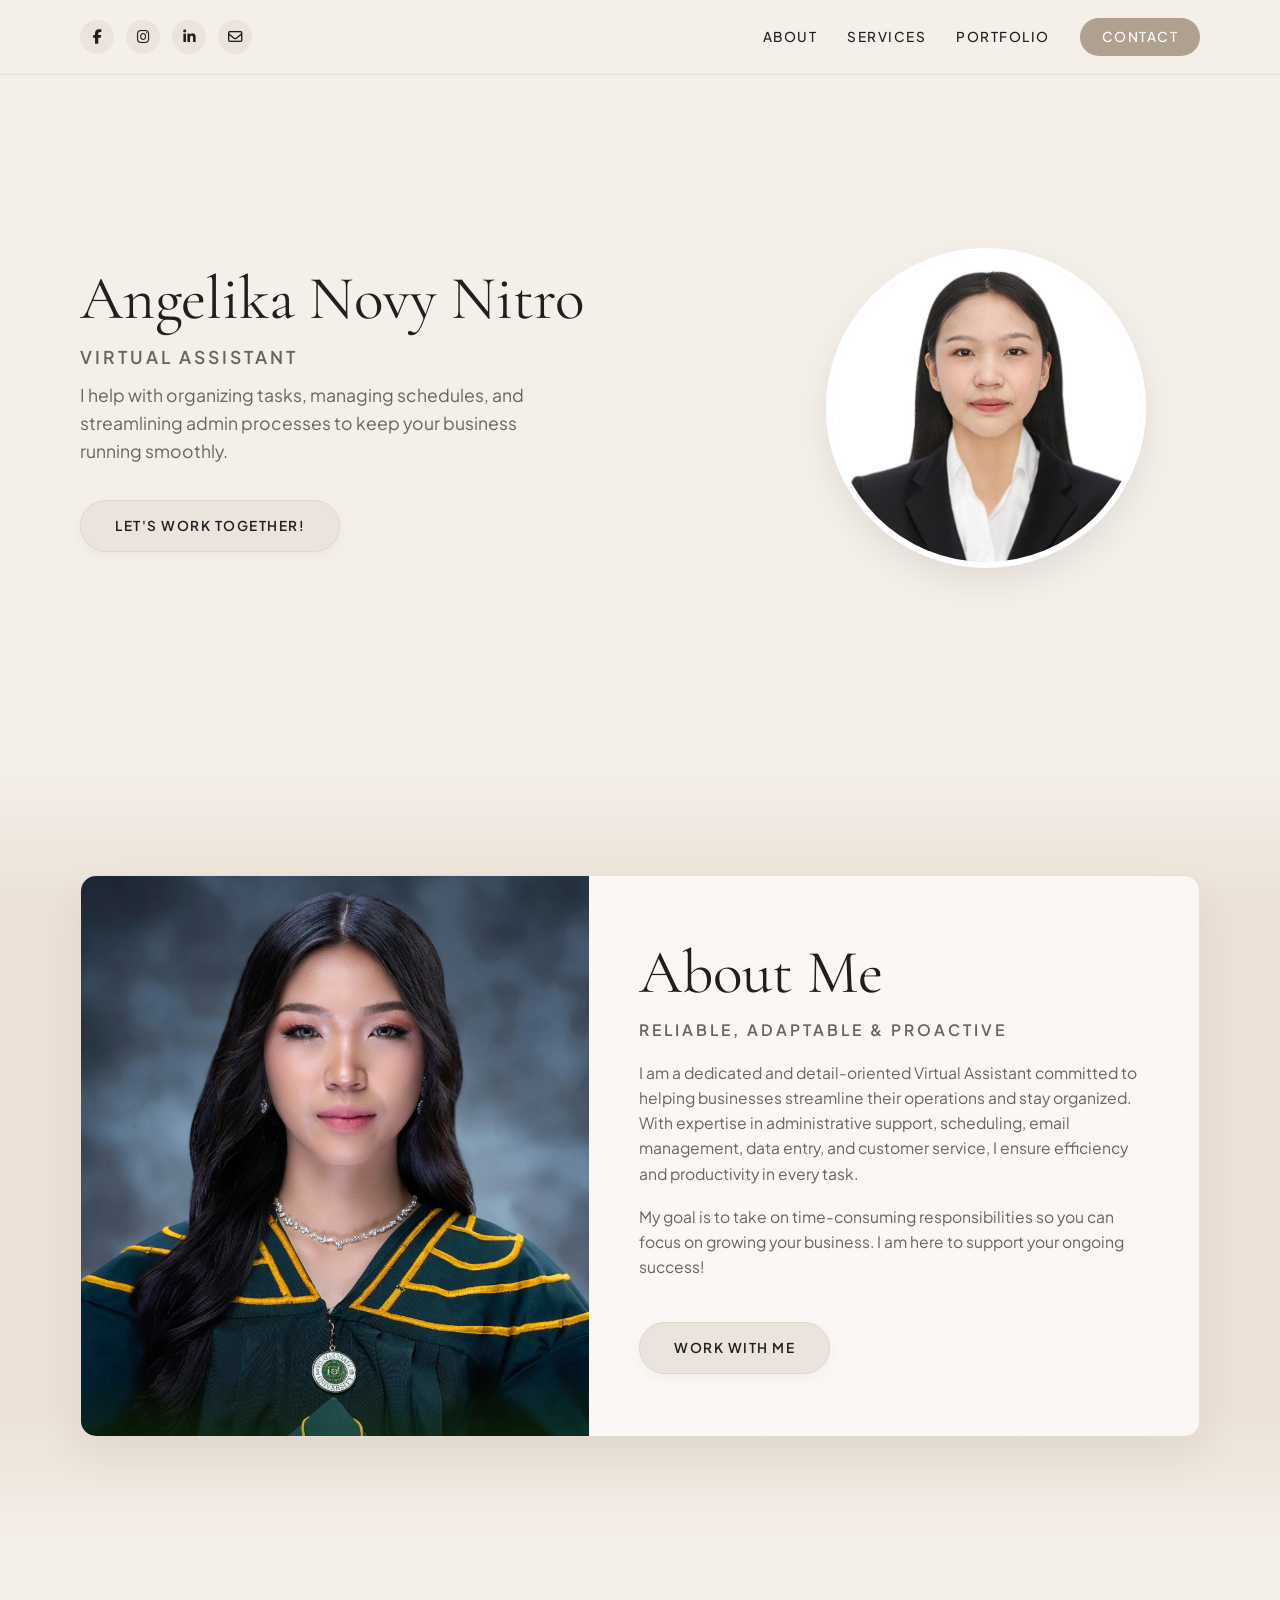
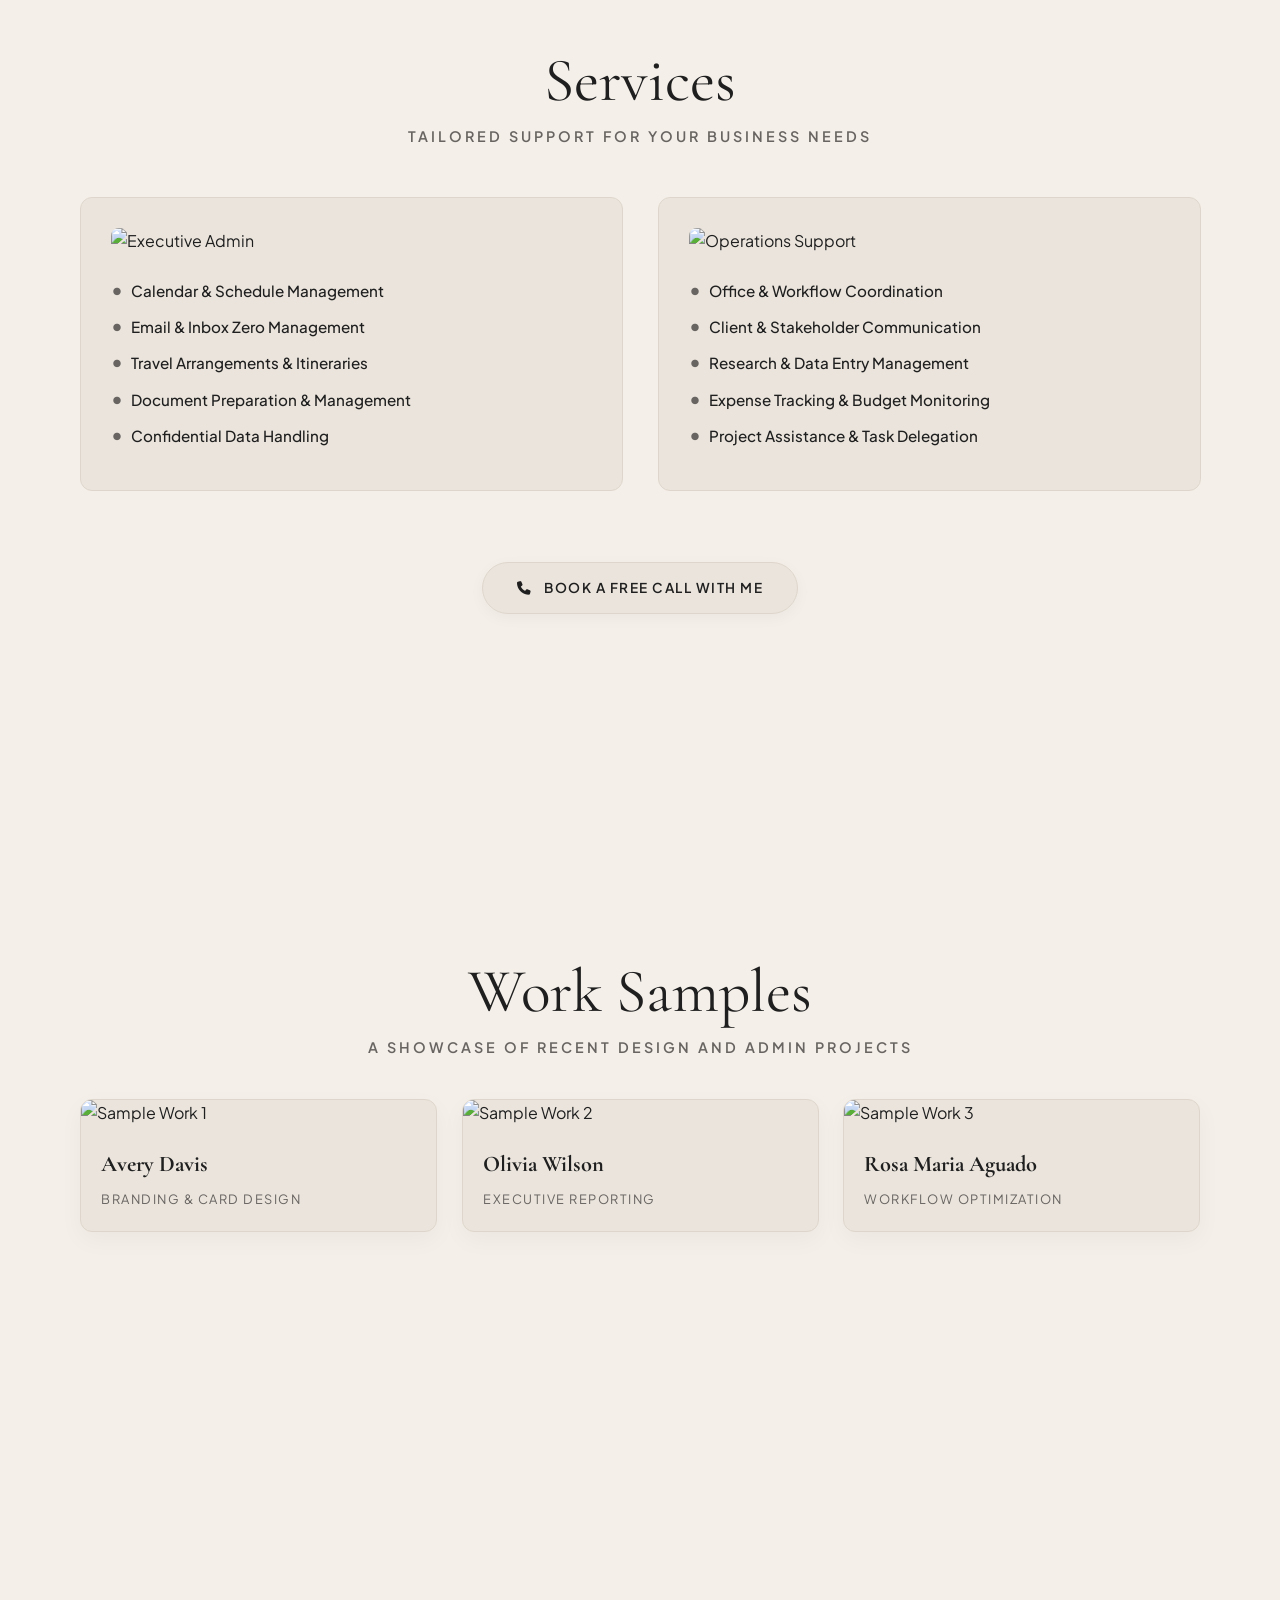
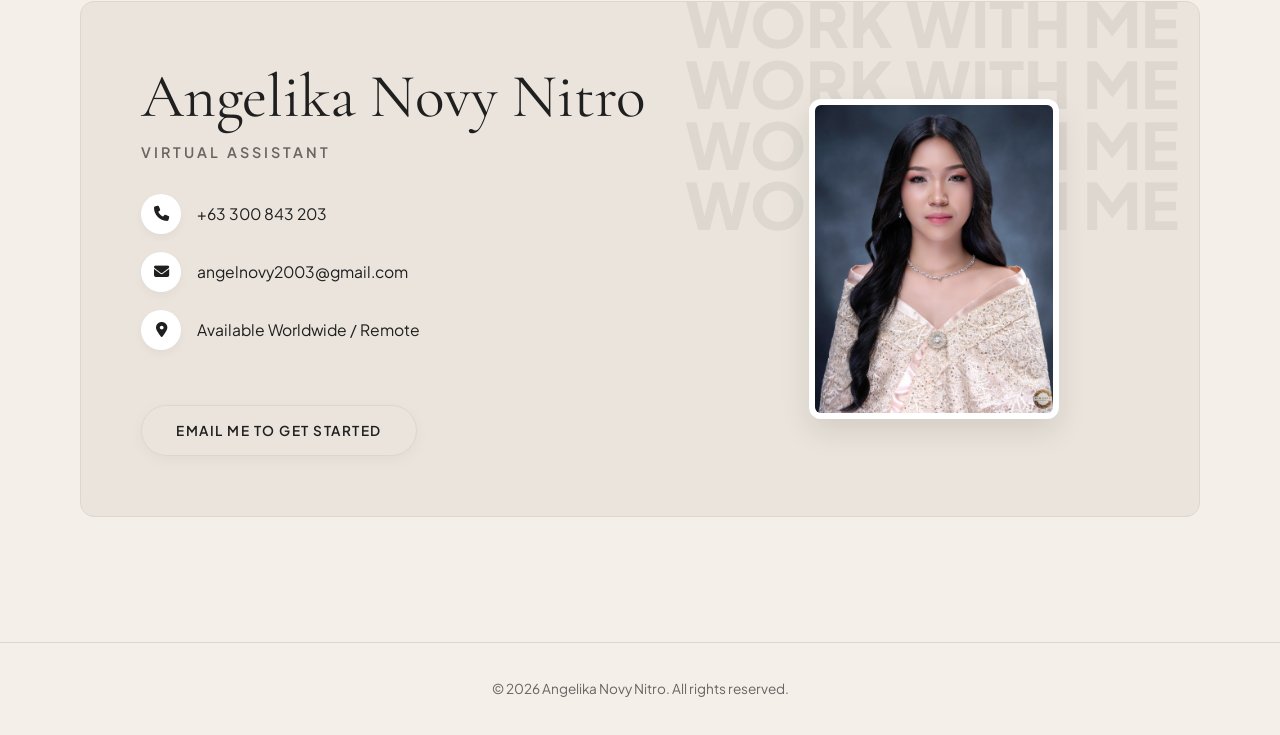
==== commit 359b1146: "update" ====
--- a/index.html
+++ b/index.html
@@ -40,7 +40,7 @@
         <a href="#contact" class="btn">Let's Work Together!</a>
       </div>
       <div class="hero-image-wrap reveal delay-1">
-        <img src="mypic.jpeg" alt="Angelika Novy Nitro" class="hero-avatar" />
+        <img src="mypic.jpg" alt="Angelika Novy Nitro" class="hero-avatar" />
       </div>
     </div>
   </section>
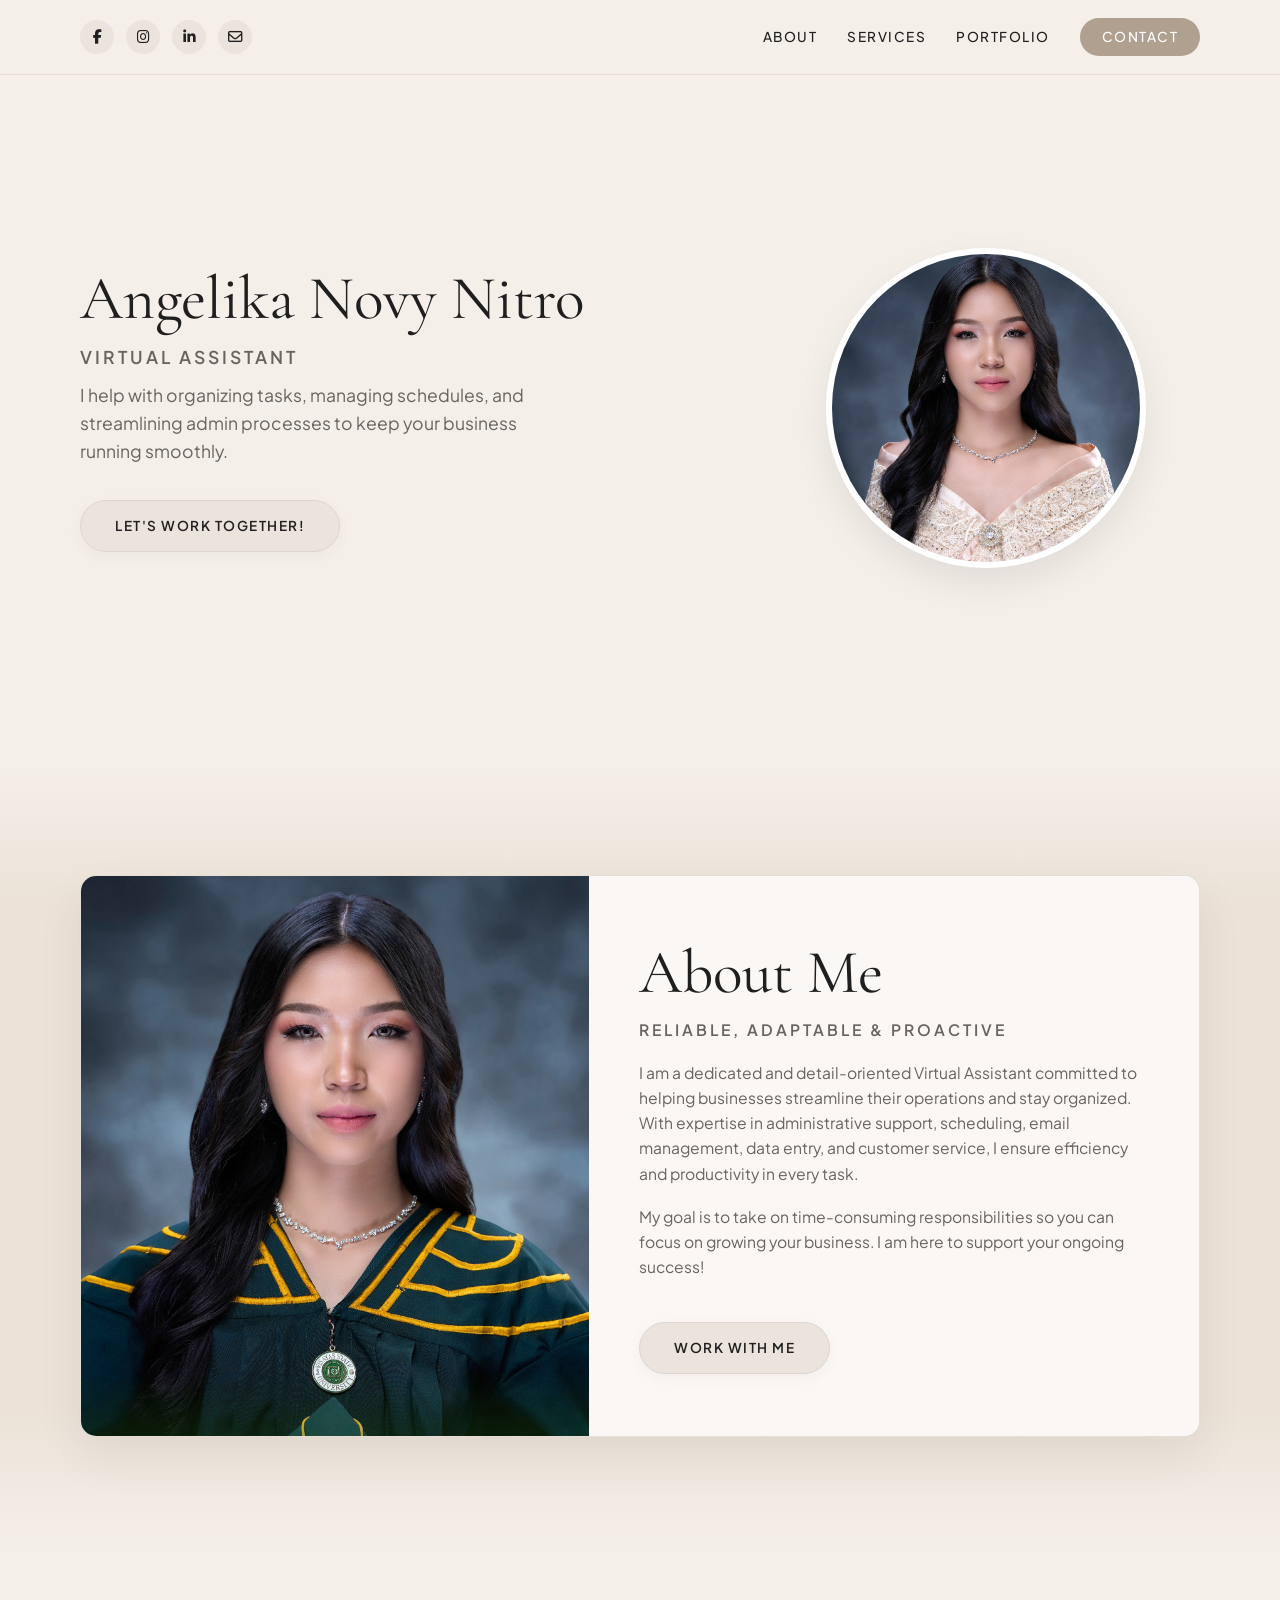
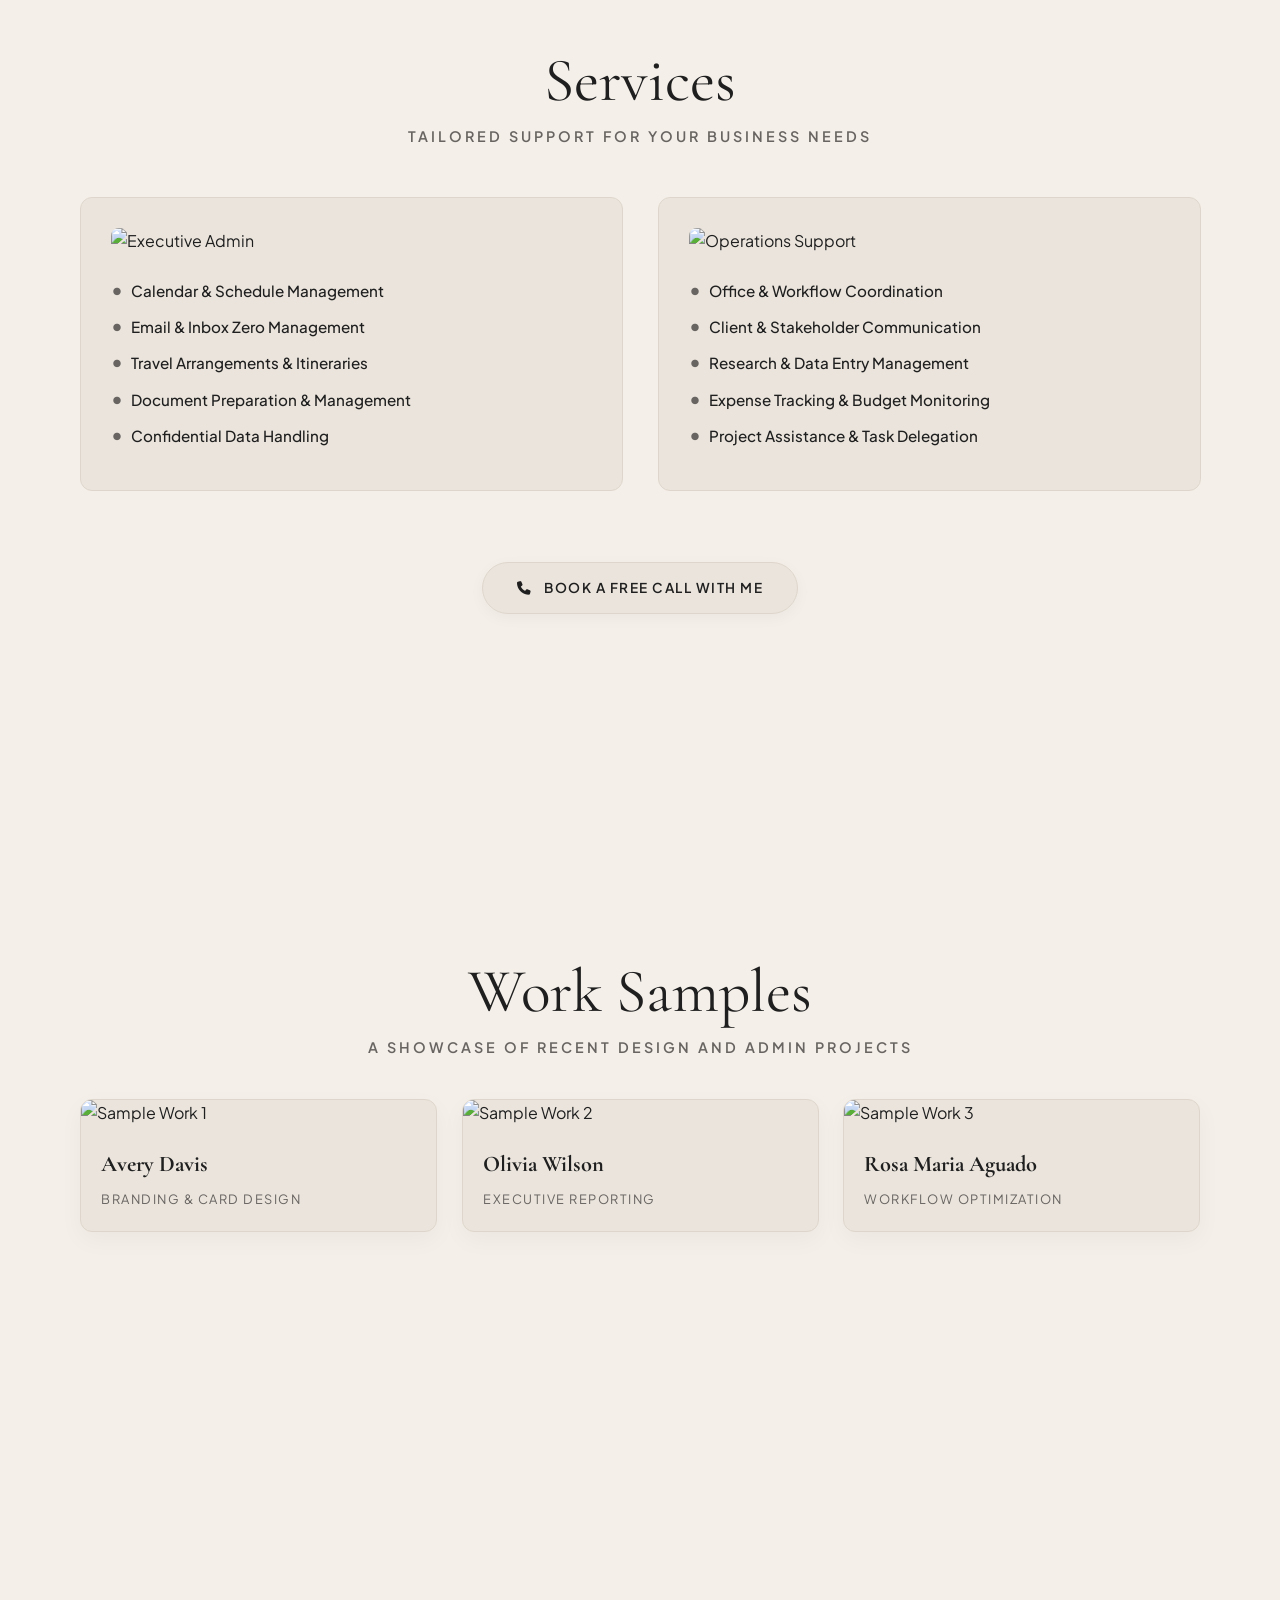
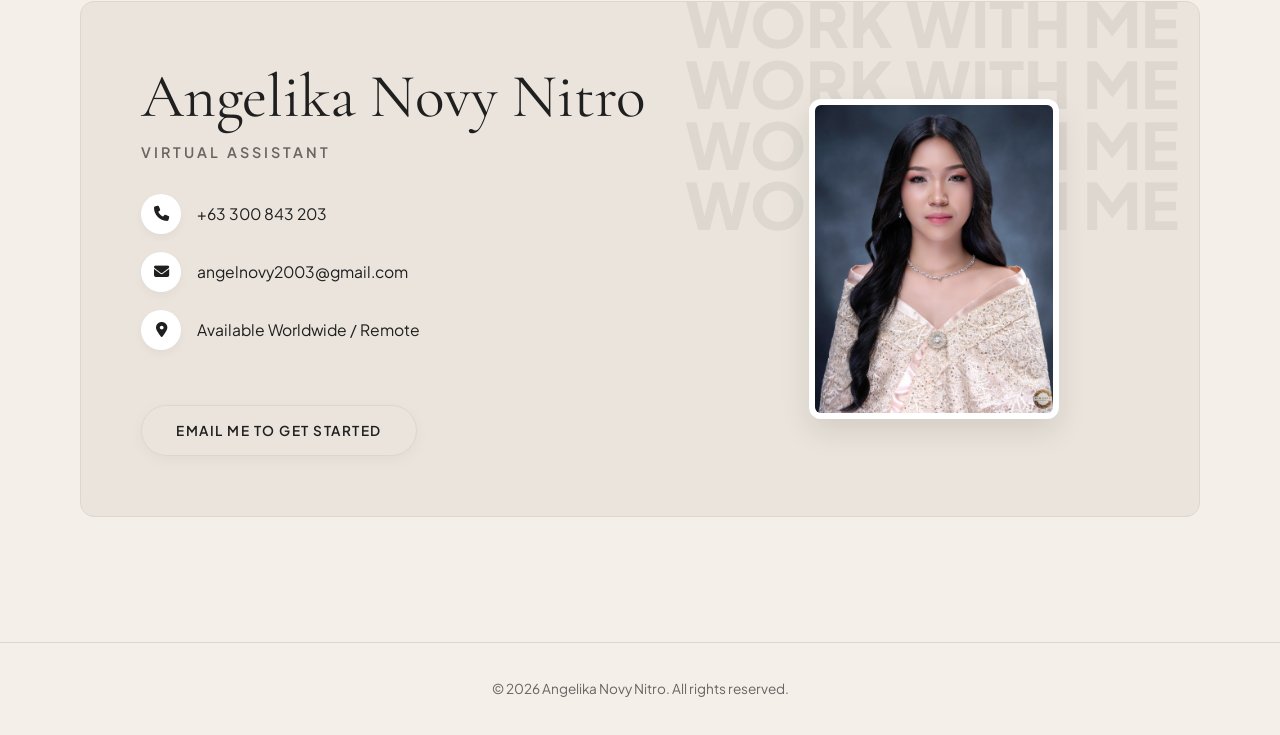
==== commit be848872: "update" ====
--- a/index.html
+++ b/index.html
@@ -40,7 +40,7 @@
         <a href="#contact" class="btn">Let's Work Together!</a>
       </div>
       <div class="hero-image-wrap reveal delay-1">
-        <img src="mypic.jpg" alt="Angelika Novy Nitro" class="hero-avatar" />
+        <img src="mypic.jpeg" alt="Angelika Novy Nitro" class="hero-avatar" />
       </div>
     </div>
   </section>
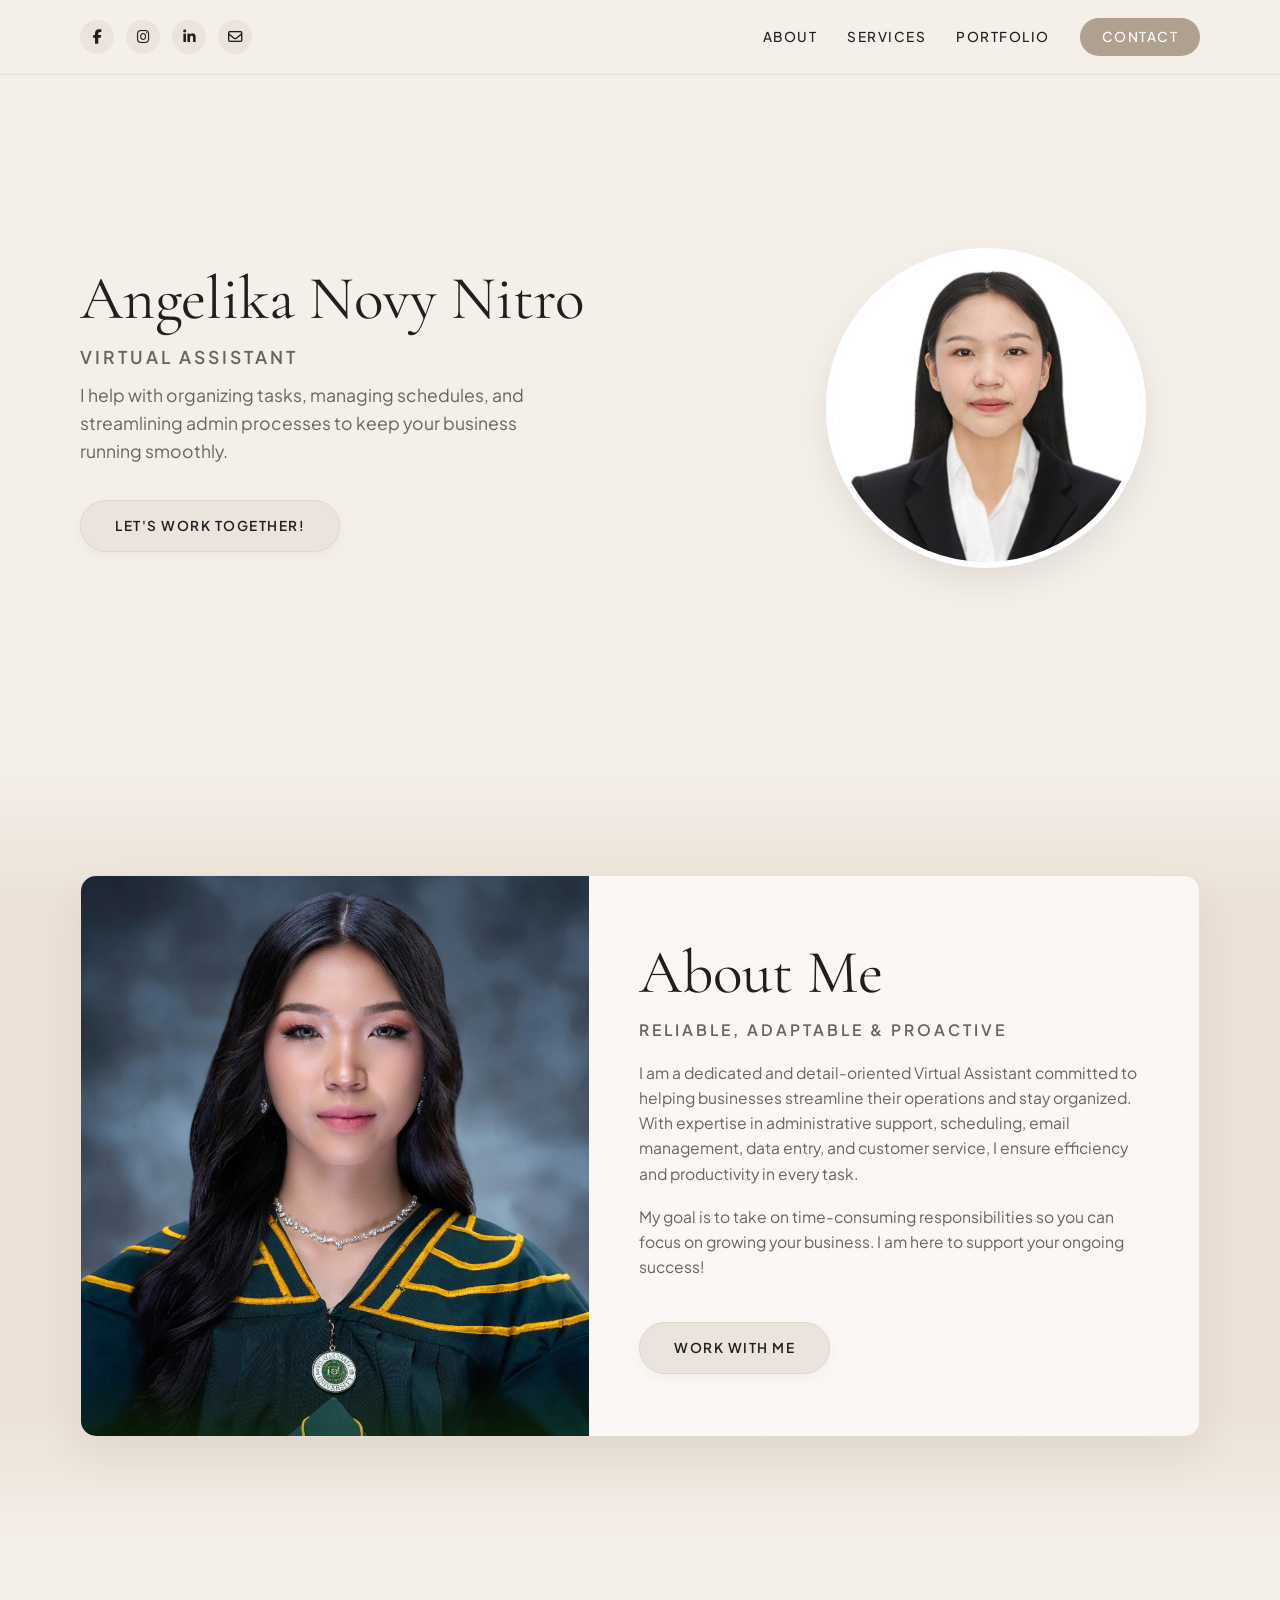
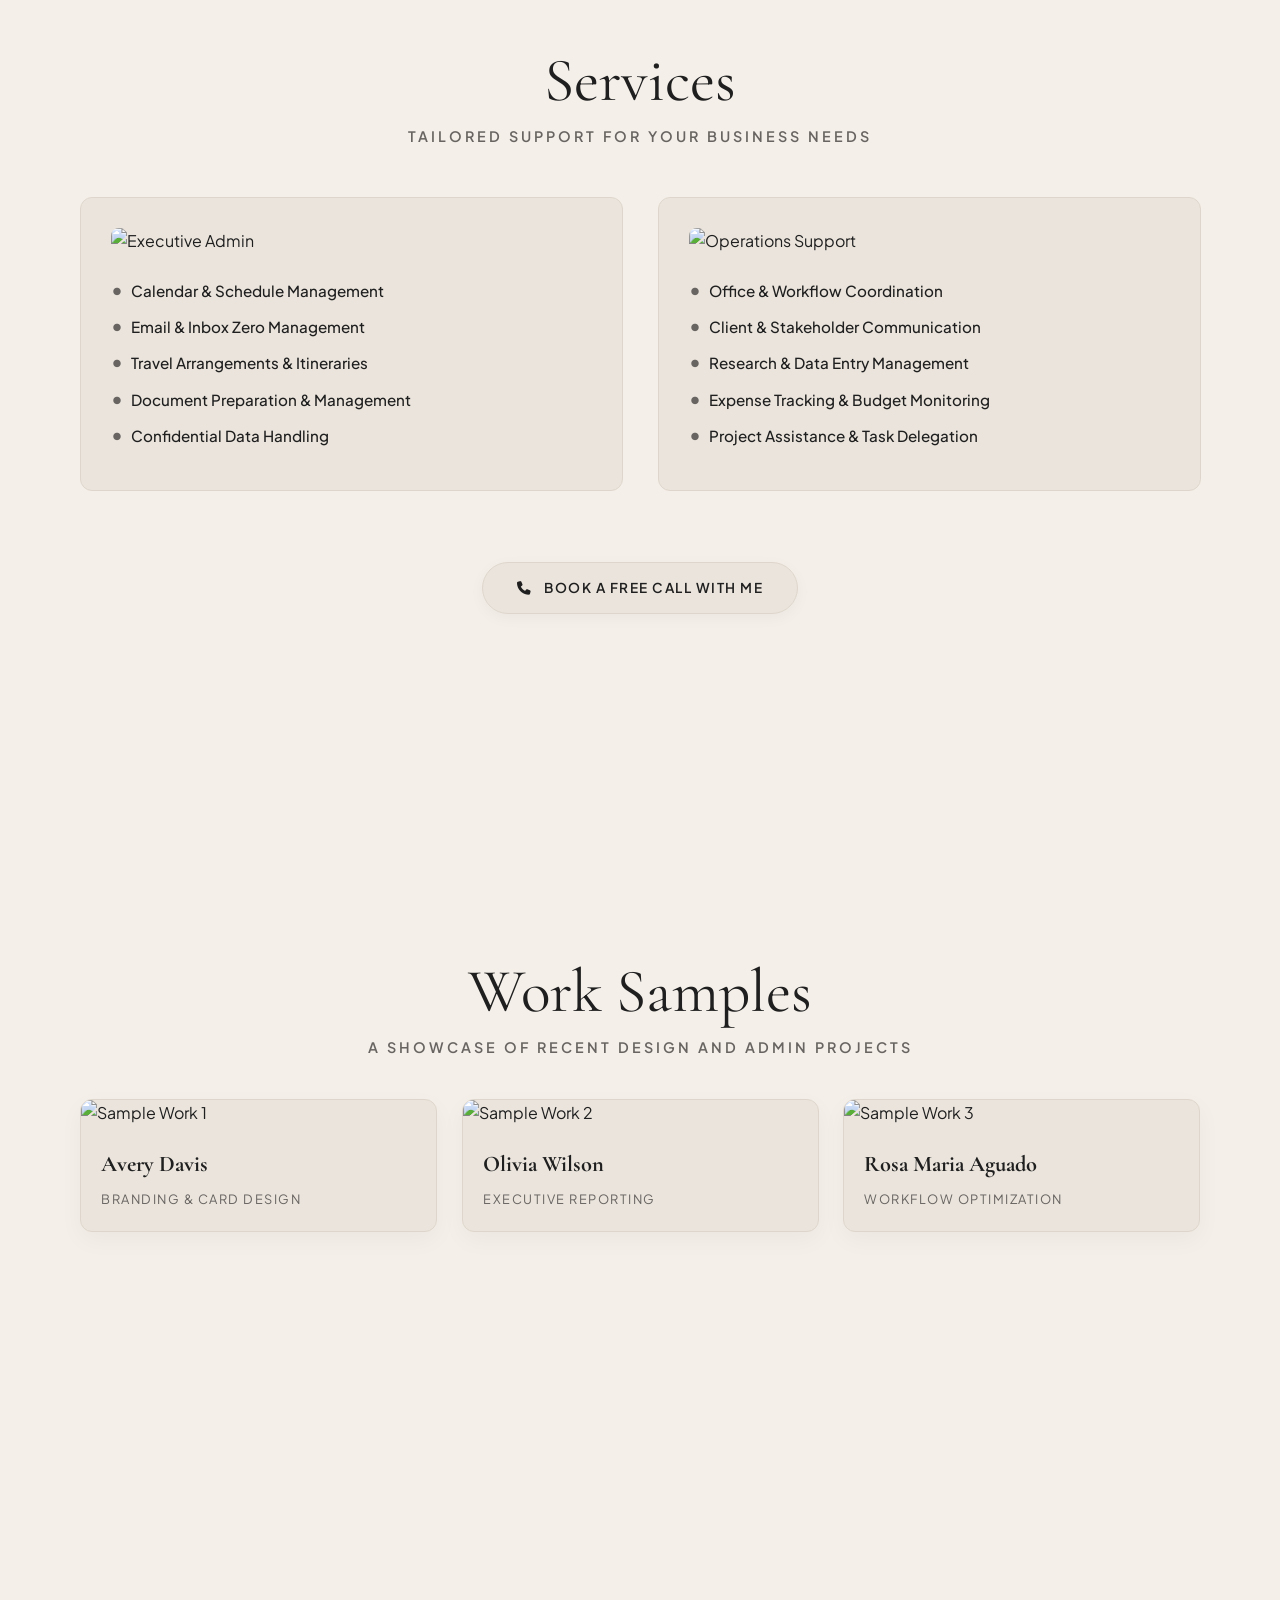
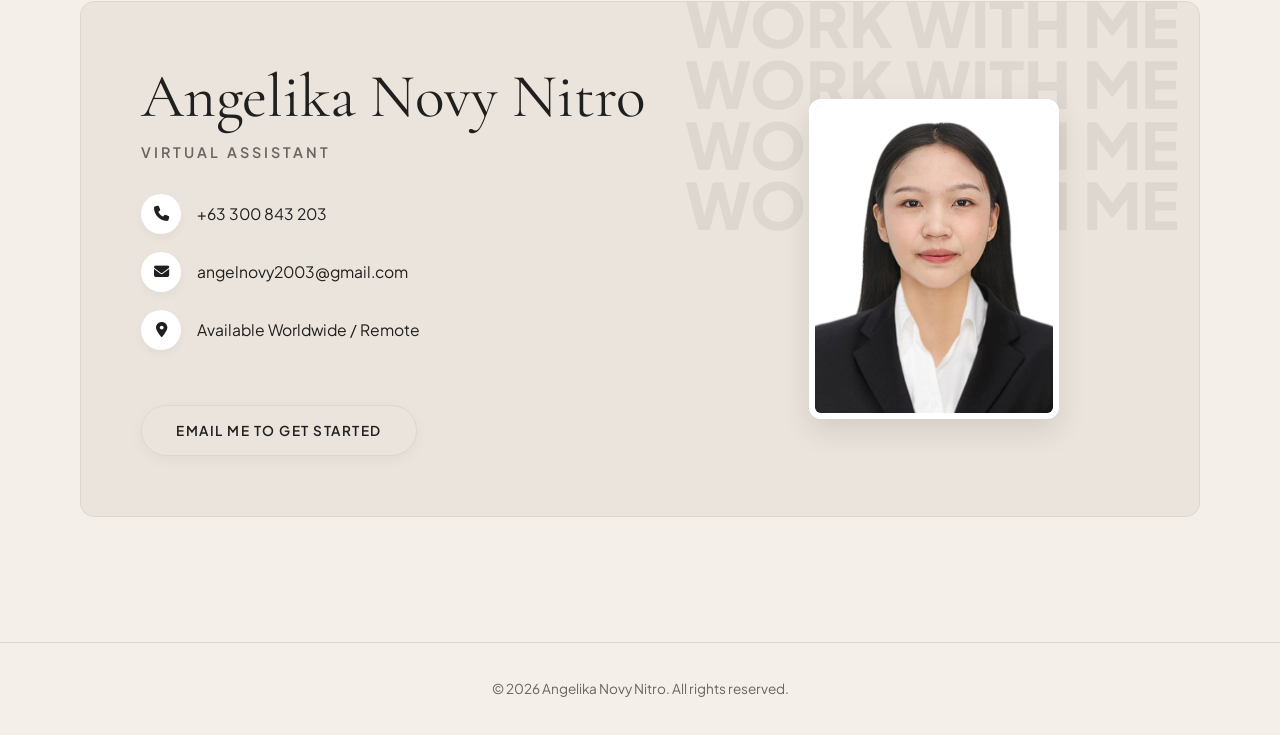
==== commit 7d52bee2: "update" ====
--- a/index.html
+++ b/index.html
@@ -40,7 +40,7 @@
         <a href="#contact" class="btn">Let's Work Together!</a>
       </div>
       <div class="hero-image-wrap reveal delay-1">
-        <img src="mypic.jpeg" alt="Angelika Novy Nitro" class="hero-avatar" />
+        <img src="mypic.jpg" alt="Angelika Novy Nitro" class="hero-avatar" />
       </div>
     </div>
   </section>
@@ -169,7 +169,7 @@
         </div>
 
         <div class="contact-right">
-          <img src="mypic.jpeg" alt="Angelika Novy Nitro" class="contact-portrait-img" />
+          <img src="mypic.jpg" alt="Angelika Novy Nitro" class="contact-portrait-img" />
         </div>
       </div>
     </div>
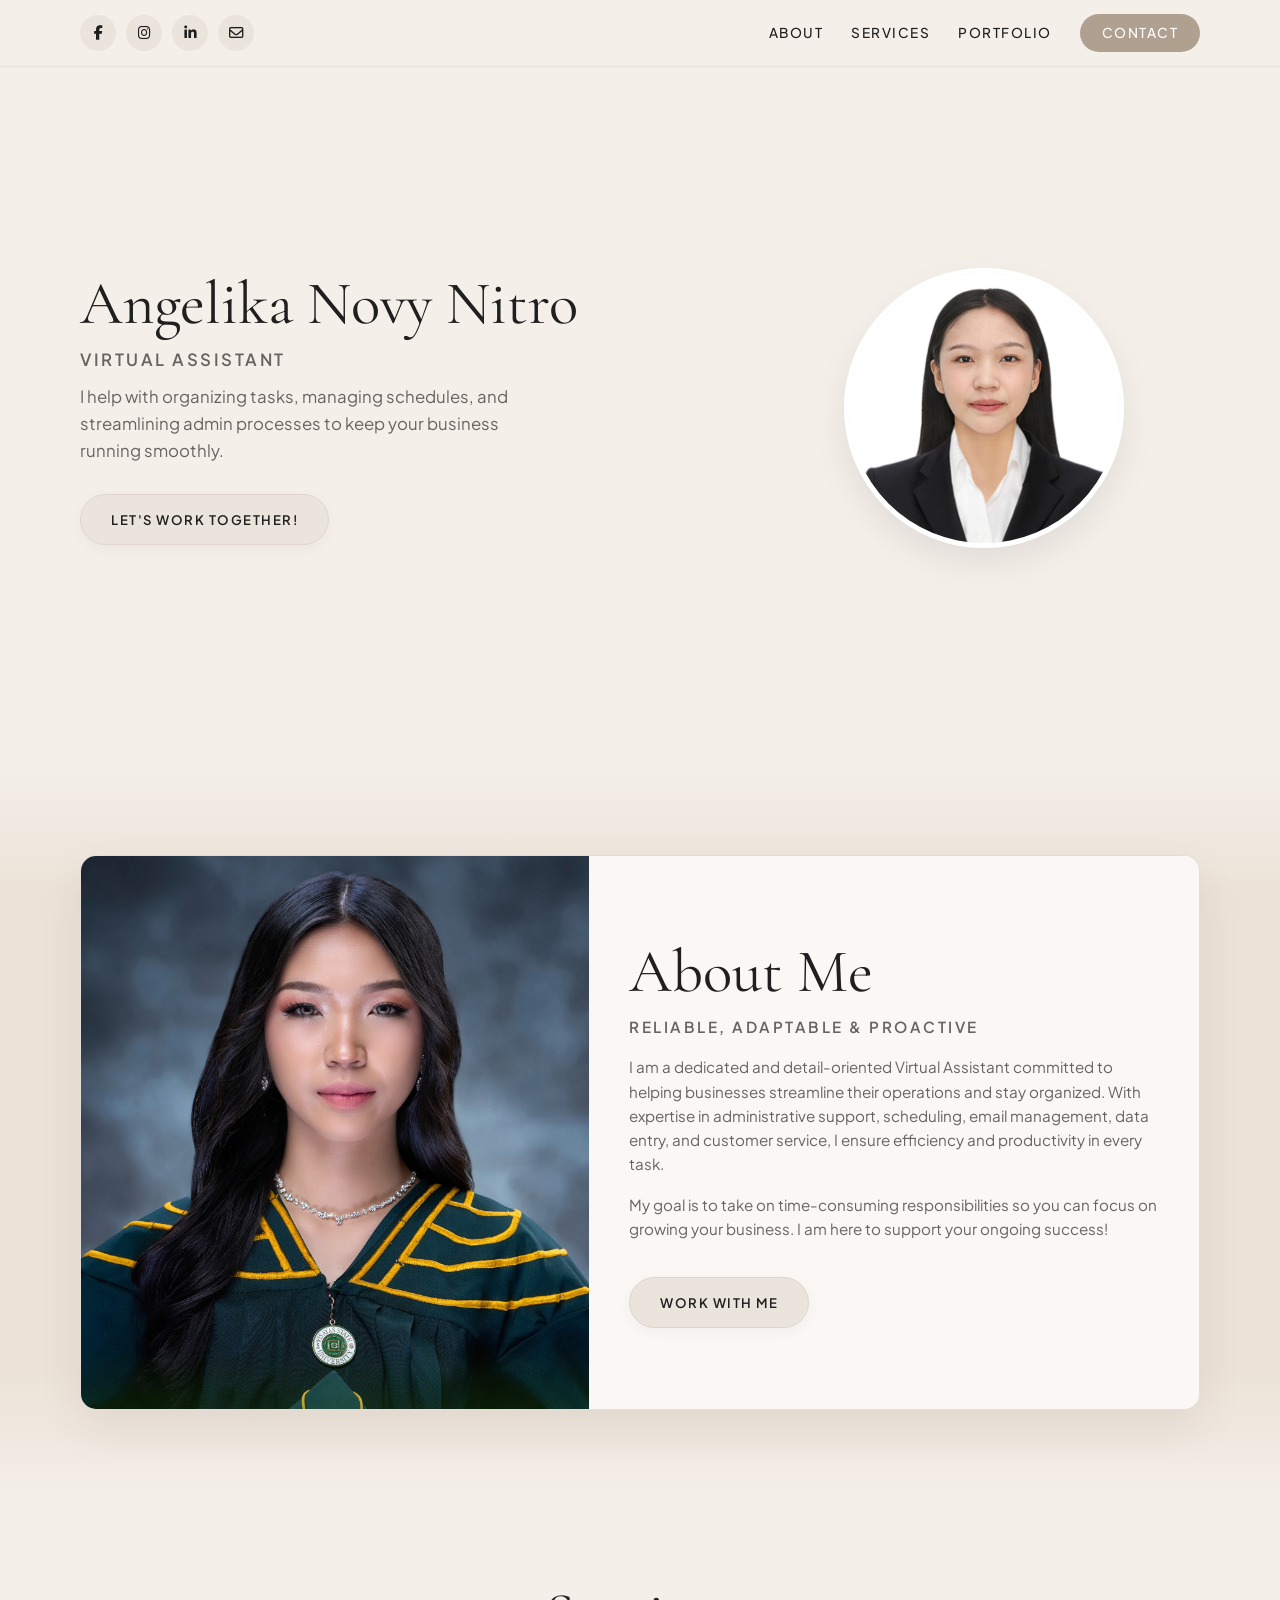
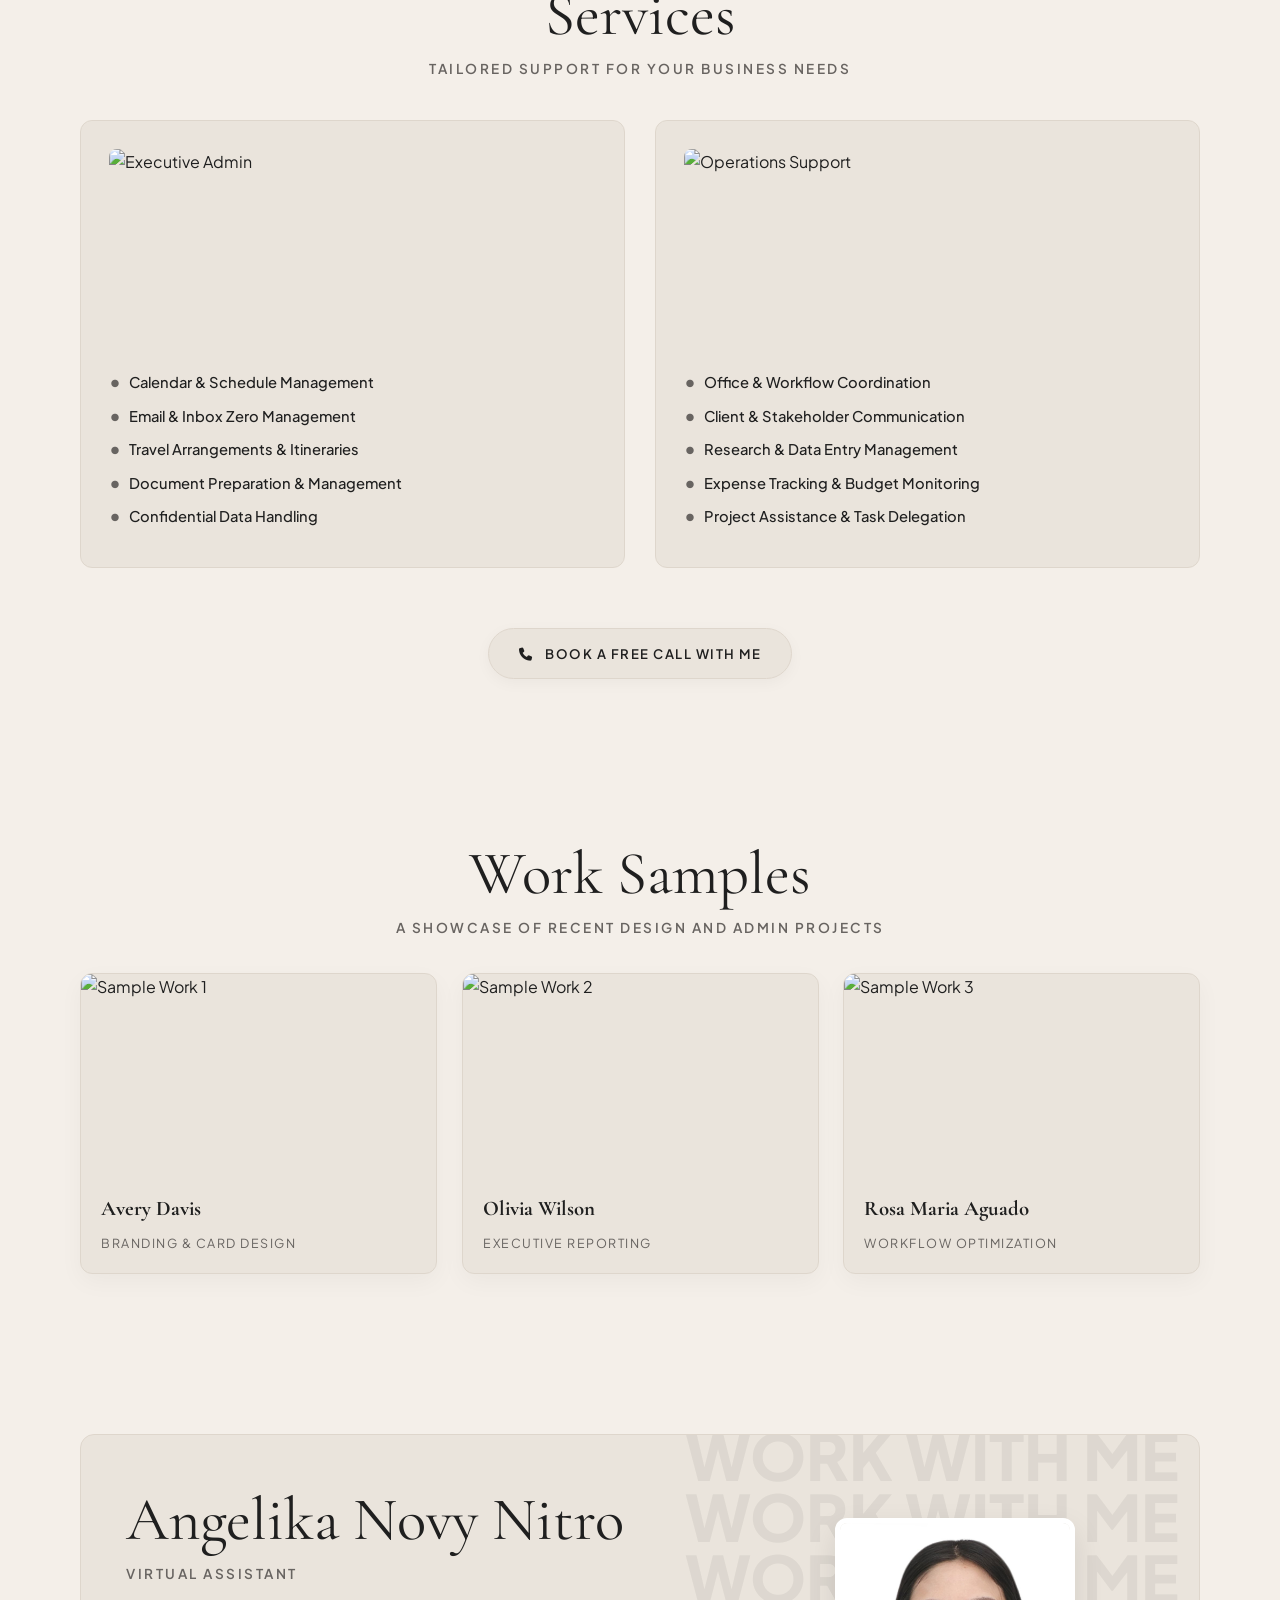
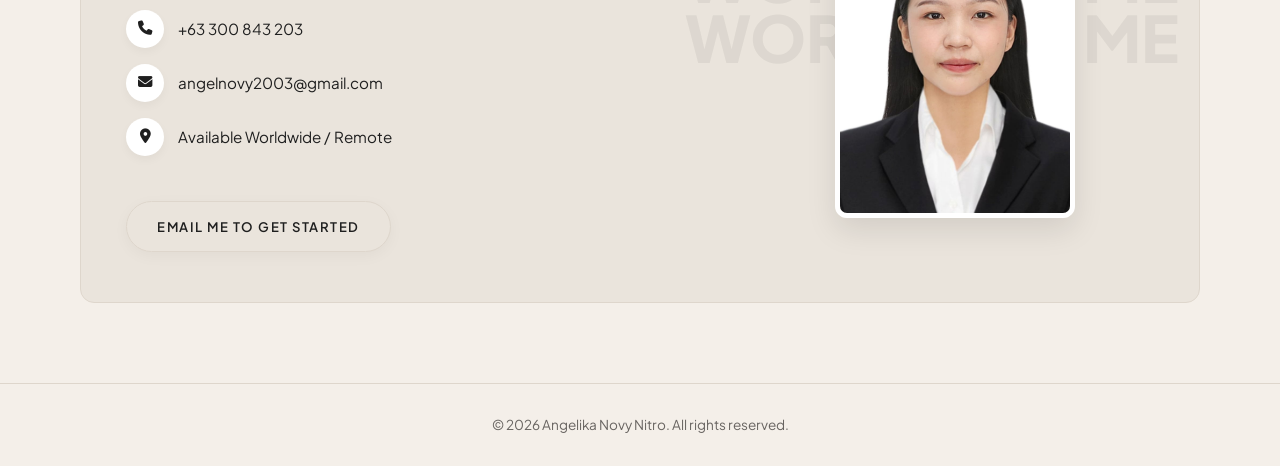
==== commit 7beb8434: "update" ====
--- a/index.html
+++ b/index.html
@@ -22,11 +22,16 @@
         <a href="#" aria-label="LinkedIn"><i class="fa-brands fa-linkedin-in"></i></a>
         <a href="mailto:angelnovy2003@gmail.com" aria-label="Email"><i class="fa-regular fa-envelope"></i></a>
       </div>
-      <nav class="nav-links">
-        <a href="#about">About</a>
-        <a href="#services">Services</a>
-        <a href="#portfolio">Portfolio</a>
-        <a href="#contact" class="nav-contact-btn">Contact</a>
+
+      <button class="menu-toggle" id="mobile-menu" aria-label="Toggle navigation" aria-expanded="false">
+        <i class="fa-solid fa-bars"></i>
+      </button>
+
+      <nav class="nav-links" id="nav-links">
+        <a href="#about" class="nav-item">About</a>
+        <a href="#services" class="nav-item">Services</a>
+        <a href="#portfolio" class="nav-item">Portfolio</a>
+        <a href="#contact" class="nav-item nav-contact-btn">Contact</a>
       </nav>
     </div>
   </header>
@@ -183,10 +188,34 @@
 
   <script>
     document.addEventListener("DOMContentLoaded", () => {
+      // Mobile Navigation Toggle
+      const menuBtn = document.getElementById("mobile-menu");
+      const navLinks = document.getElementById("nav-links");
+      const navItems = document.querySelectorAll(".nav-item");
+
+      menuBtn.addEventListener("click", () => {
+        const isOpen = navLinks.classList.toggle("open");
+        menuBtn.setAttribute("aria-expanded", isOpen);
+        const icon = menuBtn.querySelector("i");
+        icon.classList.toggle("fa-bars", !isOpen);
+        icon.classList.toggle("fa-xmark", isOpen);
+      });
+
+      navItems.forEach(link => {
+        link.addEventListener("click", () => {
+          navLinks.classList.remove("open");
+          menuBtn.setAttribute("aria-expanded", "false");
+          const icon = menuBtn.querySelector("i");
+          icon.classList.add("fa-bars");
+          icon.classList.remove("fa-xmark");
+        });
+      });
+
+      // Scroll Animations
       const reveals = document.querySelectorAll(".reveal, .reveal-scale, .reveal-slide-left, .reveal-slide-right");
 
       const revealOnScroll = () => {
-        const triggerBottom = window.innerHeight * 0.88;
+        const triggerBottom = window.innerHeight * 0.9;
         reveals.forEach((element) => {
           const elementTop = element.getBoundingClientRect().top;
           if (elementTop < triggerBottom) {
@@ -196,7 +225,7 @@
       };
 
       window.addEventListener("scroll", revealOnScroll);
-      revealOnScroll(); // Trigger initial view check
+      revealOnScroll();
     });
   </script>
 </body>
--- a/styles.css
+++ b/styles.css
@@ -2,7 +2,7 @@
   --bg-main: #f4efe9;
   --bg-card: #eae4dc;
   --bg-card-light: #ffffff;
-  --bg-about: #ece2d7; /* Warm blended tone */
+  --bg-about: #ece2d7;
   --text-main: #1f1f1f;
   --text-muted: #686461;
   --accent: #b0a090;
@@ -10,7 +10,7 @@
   --border-color: #ded6cc;
   --font-serif: 'Cormorant Garamond', serif;
   --font-sans: 'Plus Jakarta Sans', sans-serif;
-  --transition: all 0.4s cubic-bezier(0.16, 1, 0.3, 1);
+  --transition: all 0.35s cubic-bezier(0.16, 1, 0.3, 1);
 }
 
 * {
@@ -29,6 +29,7 @@
   font-family: var(--font-sans);
   line-height: 1.6;
   overflow-x: hidden;
+  width: 100%;
 }
 
 a {
@@ -38,6 +39,12 @@
 
 ul {
   list-style: none;
+}
+
+img {
+  max-width: 100%;
+  height: auto;
+  display: block;
 }
 
 /* Container Utility */
@@ -49,8 +56,7 @@
 
 /* Section Base */
 section {
-  padding: 90px 0;
-  min-height: 85vh;
+  padding: 80px 0;
   display: flex;
   align-items: center;
   position: relative;
@@ -62,8 +68,9 @@
   top: 0;
   left: 0;
   width: 100%;
-  background: rgba(244, 239, 233, 0.9);
+  background: rgba(244, 239, 233, 0.95);
   backdrop-filter: blur(12px);
+  -webkit-backdrop-filter: blur(12px);
   z-index: 1000;
   border-bottom: 1px solid rgba(222, 214, 204, 0.6);
   transition: var(--transition);
@@ -73,17 +80,17 @@
   display: flex;
   justify-content: space-between;
   align-items: center;
-  padding: 18px 0;
+  padding: 14px 0;
 }
 
 .social-icons {
   display: flex;
-  gap: 12px;
+  gap: 10px;
 }
 
 .social-icons a {
-  width: 34px;
-  height: 34px;
+  width: 36px;
+  height: 36px;
   background-color: var(--bg-card);
   border-radius: 50%;
   display: flex;
@@ -103,7 +110,7 @@
 .nav-links {
   display: flex;
   align-items: center;
-  gap: 30px;
+  gap: 28px;
 }
 
 .nav-links a {
@@ -130,21 +137,33 @@
   background-color: var(--text-main) !important;
 }
 
+/* Hamburger Menu (Hidden on Desktop) */
+.menu-toggle {
+  display: none;
+  background: none;
+  border: none;
+  font-size: 1.3rem;
+  color: var(--text-main);
+  cursor: pointer;
+  padding: 6px;
+}
+
 /* Shared Typography & Buttons */
 .display-title {
   font-family: var(--font-serif);
-  font-size: clamp(2.6rem, 4.8vw, 4rem);
+  font-size: clamp(2rem, 5vw, 3.8rem);
   font-weight: 400;
   line-height: 1.15;
   margin-bottom: 8px;
+  word-wrap: break-word;
 }
 
 .subtitle {
-  font-size: 0.9rem;
+  font-size: 0.85rem;
   text-transform: uppercase;
-  letter-spacing: 3px;
+  letter-spacing: 2.5px;
   color: var(--text-muted);
-  margin-bottom: 20px;
+  margin-bottom: 18px;
   font-weight: 600;
 }
 
@@ -152,17 +171,18 @@
   display: inline-block;
   background: var(--bg-card);
   color: var(--text-main);
-  font-size: 0.85rem;
+  font-size: 0.82rem;
   text-transform: uppercase;
   letter-spacing: 1.5px;
   font-weight: 600;
-  padding: 14px 34px;
+  padding: 14px 30px;
   border-radius: 50px;
   box-shadow: 0 4px 15px rgba(0, 0, 0, 0.04);
   border: 1px solid var(--border-color);
   cursor: pointer;
   transition: var(--transition);
-  margin-top: 25px;
+  margin-top: 20px;
+  text-align: center;
 }
 
 .btn:hover {
@@ -176,19 +196,20 @@
    HERO / HOME SECTION
 ------------------------------------------- */
 #home {
-  padding-top: 140px;
+  padding-top: 130px;
+  min-height: 85vh;
 }
 
 .hero-grid {
   display: grid;
   grid-template-columns: 1.2fr 0.8fr;
   align-items: center;
-  gap: 50px;
+  gap: 40px;
 }
 
 .hero-content p {
   color: var(--text-muted);
-  font-size: 1.1rem;
+  font-size: 1.05rem;
   max-width: 480px;
   margin-bottom: 10px;
 }
@@ -200,13 +221,14 @@
 }
 
 .hero-avatar {
-  width: 320px;
-  height: 320px;
+  width: 280px;
+  height: 280px;
+  max-width: 100%;
   border-radius: 50%;
   object-fit: cover;
   object-position: center 15%;
   box-shadow: 0 15px 35px rgba(0,0,0,0.08);
-  border: 6px solid #fff;
+  border: 5px solid #fff;
   transition: var(--transition);
 }
 
@@ -215,12 +237,12 @@
 }
 
 /* -------------------------------------------
-   ABOUT SECTION (Blended Background & Styling)
+   ABOUT SECTION
 ------------------------------------------- */
 #about {
   background: linear-gradient(180deg, var(--bg-main) 0%, var(--bg-about) 18%, var(--bg-about) 82%, var(--bg-main) 100%);
   position: relative;
-  padding: 110px 0;
+  padding: 90px 0;
 }
 
 .about-card {
@@ -247,7 +269,7 @@
 .about-img {
   width: 100%;
   height: 100%;
-  min-height: 440px;
+  min-height: 380px;
   object-fit: cover;
   object-position: center 15%;
   transition: transform 0.8s ease;
@@ -258,7 +280,7 @@
 }
 
 .about-body {
-  padding: 55px 50px;
+  padding: 45px 40px;
   display: flex;
   flex-direction: column;
   justify-content: center;
@@ -267,8 +289,8 @@
 
 .about-body p {
   color: var(--text-muted);
-  margin-bottom: 18px;
-  font-size: 0.98rem;
+  margin-bottom: 16px;
+  font-size: 0.95rem;
 }
 
 /* -------------------------------------------
@@ -279,19 +301,19 @@
 }
 
 .services-header {
-  margin-bottom: 50px;
+  margin-bottom: 40px;
 }
 
 .services-grid {
   display: grid;
-  grid-template-columns: 1fr 1fr;
-  gap: 35px;
+  grid-template-columns: repeat(auto-fit, minmax(280px, 1fr));
+  gap: 30px;
   text-align: left;
 }
 
 .service-column {
   background: var(--bg-card);
-  padding: 30px;
+  padding: 28px;
   border-radius: 12px;
   border: 1px solid var(--border-color);
   transition: var(--transition);
@@ -304,17 +326,17 @@
 
 .service-img {
   width: 100%;
-  height: 220px;
+  height: 200px;
   object-fit: cover;
   border-radius: 8px;
-  margin-bottom: 25px;
+  margin-bottom: 22px;
 }
 
 .service-list li {
   position: relative;
   padding-left: 20px;
-  margin-bottom: 12px;
-  font-size: 0.95rem;
+  margin-bottom: 10px;
+  font-size: 0.92rem;
   color: var(--text-main);
   font-weight: 500;
 }
@@ -329,7 +351,7 @@
 }
 
 .services-cta-wrap {
-  margin-top: 45px;
+  margin-top: 40px;
 }
 
 /* -------------------------------------------
@@ -341,9 +363,9 @@
 
 .portfolio-grid {
   display: grid;
-  grid-template-columns: repeat(auto-fit, minmax(280px, 1fr));
+  grid-template-columns: repeat(auto-fit, minmax(260px, 1fr));
   gap: 25px;
-  margin-top: 40px;
+  margin-top: 35px;
 }
 
 .portfolio-item {
@@ -357,7 +379,7 @@
 }
 
 .portfolio-item:hover {
-  transform: translateY(-8px);
+  transform: translateY(-6px);
   box-shadow: 0 16px 35px rgba(0, 0, 0, 0.09);
 }
 
@@ -368,17 +390,17 @@
 }
 
 .portfolio-info {
-  padding: 20px;
+  padding: 18px 20px;
 }
 
 .portfolio-info h4 {
   font-family: var(--font-serif);
-  font-size: 1.4rem;
+  font-size: 1.3rem;
   margin-bottom: 4px;
 }
 
 .portfolio-info span {
-  font-size: 0.8rem;
+  font-size: 0.78rem;
   text-transform: uppercase;
   letter-spacing: 1.5px;
   color: var(--text-muted);
@@ -391,10 +413,10 @@
   background: var(--bg-card);
   border-radius: 14px;
   border: 1px solid var(--border-color);
-  padding: 60px;
+  padding: 50px 45px;
   display: grid;
-  grid-template-columns: 1.2fr 0.9fr;
-  gap: 40px;
+  grid-template-columns: 1.2fr 0.8fr;
+  gap: 35px;
   position: relative;
   overflow: hidden;
   align-items: center;
@@ -416,27 +438,29 @@
 }
 
 .contact-info-list {
-  margin: 30px 0;
+  margin: 25px 0;
 }
 
 .contact-info-item {
   display: flex;
   align-items: center;
-  gap: 16px;
-  margin-bottom: 18px;
-  font-size: 0.98rem;
+  gap: 14px;
+  margin-bottom: 16px;
+  font-size: 0.95rem;
   color: var(--text-main);
+  word-break: break-word;
 }
 
 .contact-info-item i {
-  width: 40px;
-  height: 40px;
+  width: 38px;
+  height: 38px;
+  flex-shrink: 0;
   border-radius: 50%;
   background: #fff;
   display: flex;
   align-items: center;
   justify-content: center;
-  font-size: 0.95rem;
+  font-size: 0.9rem;
   box-shadow: 0 4px 10px rgba(0,0,0,0.04);
 }
 
@@ -448,58 +472,53 @@
 }
 
 .contact-portrait-img {
-  width: 250px;
-  height: 320px;
+  width: 240px;
+  height: 300px;
+  max-width: 100%;
   border-radius: 12px;
   object-fit: cover;
   object-position: center 15%;
-  border: 6px solid #ffffff;
+  border: 5px solid #ffffff;
   box-shadow: 0 12px 30px rgba(0, 0, 0, 0.1);
   transition: var(--transition);
-}
-
-.contact-portrait-img:hover {
-  transform: scale(1.03);
 }
 
 /* Footer */
 footer {
   text-align: center;
-  padding: 35px 0;
+  padding: 30px 0;
   font-size: 0.85rem;
   color: var(--text-muted);
   border-top: 1px solid var(--border-color);
 }
 
 /* -------------------------------------------
-   SCROLL ANIMATIONS (INTERSECTION OBSERVER)
+   SCROLL ANIMATIONS
 ------------------------------------------- */
 .reveal {
   opacity: 0;
-  transform: translateY(40px);
+  transform: translateY(30px);
+  transition: opacity 0.7s cubic-bezier(0.16, 1, 0.3, 1), transform 0.7s cubic-bezier(0.16, 1, 0.3, 1);
+  will-change: opacity, transform;
+}
+
+.reveal-scale {
+  opacity: 0;
+  transform: translateY(30px) scale(0.97);
   transition: opacity 0.8s cubic-bezier(0.16, 1, 0.3, 1), transform 0.8s cubic-bezier(0.16, 1, 0.3, 1);
   will-change: opacity, transform;
 }
 
-/* Smooth scale reveal for about card container */
-.reveal-scale {
-  opacity: 0;
-  transform: translateY(40px) scale(0.96);
-  transition: opacity 0.9s cubic-bezier(0.16, 1, 0.3, 1), transform 0.9s cubic-bezier(0.16, 1, 0.3, 1);
-  will-change: opacity, transform;
-}
-
-/* Staggered glide elements for inner about contents */
 .reveal-slide-left {
   opacity: 0;
-  transform: translateX(-35px);
-  transition: opacity 0.9s cubic-bezier(0.16, 1, 0.3, 1), transform 0.9s cubic-bezier(0.16, 1, 0.3, 1);
+  transform: translateX(-30px);
+  transition: opacity 0.8s cubic-bezier(0.16, 1, 0.3, 1), transform 0.8s cubic-bezier(0.16, 1, 0.3, 1);
 }
 
 .reveal-slide-right {
   opacity: 0;
-  transform: translateX(35px);
-  transition: opacity 0.9s cubic-bezier(0.16, 1, 0.3, 1), transform 0.9s cubic-bezier(0.16, 1, 0.3, 1);
+  transform: translateX(30px);
+  transition: opacity 0.8s cubic-bezier(0.16, 1, 0.3, 1), transform 0.8s cubic-bezier(0.16, 1, 0.3, 1);
 }
 
 .reveal.active,
@@ -511,19 +530,161 @@
 }
 
 .delay-1 { transition-delay: 0.15s; }
-.delay-2 { transition-delay: 0.3s; }
-
-/* Responsive Design */
+.delay-2 { transition-delay: 0.25s; }
+
+/* -------------------------------------------
+   RESPONSIVE MEDIA QUERIES
+------------------------------------------- */
 @media (max-width: 860px) {
-  .hero-grid, .about-card, .services-grid, .contact-card {
+  section {
+    padding: 60px 0;
+  }
+
+  /* Mobile Navigation Drawer */
+  .menu-toggle {
+    display: block;
+  }
+
+  .nav-links {
+    position: absolute;
+    top: 100%;
+    left: 0;
+    width: 100%;
+    background: rgba(244, 239, 233, 0.98);
+    backdrop-filter: blur(16px);
+    -webkit-backdrop-filter: blur(16px);
+    flex-direction: column;
+    padding: 24px 0;
+    gap: 20px;
+    border-bottom: 1px solid var(--border-color);
+    box-shadow: 0 10px 25px rgba(0, 0, 0, 0.05);
+    max-height: 0;
+    overflow: hidden;
+    opacity: 0;
+    visibility: hidden;
+    transition: max-height 0.4s ease, opacity 0.3s ease, visibility 0.3s ease;
+  }
+
+  .nav-links.open {
+    max-height: 320px;
+    opacity: 1;
+    visibility: visible;
+  }
+
+  /* Grid Stack for Mobile */
+  .hero-grid {
     grid-template-columns: 1fr;
-  }
-  .nav-links { display: none; }
-  .about-card { text-align: center; }
-  .about-body { padding: 35px 25px; }
-  .contact-card { padding: 30px; }
-  .bg-text-pattern { display: none; }
-  .reveal-slide-left, .reveal-slide-right {
-    transform: translateY(25px);
-  }
-}
+    text-align: center;
+    gap: 35px;
+  }
+
+  .hero-content {
+    order: 2;
+    display: flex;
+    flex-direction: column;
+    align-items: center;
+  }
+
+  .hero-image-wrap {
+    order: 1;
+  }
+
+  .hero-avatar {
+    width: 220px;
+    height: 220px;
+  }
+
+  #home {
+    padding-top: 110px;
+  }
+
+  /* About Card Stack */
+  .about-card {
+    grid-template-columns: 1fr;
+    text-align: center;
+  }
+
+  .about-img {
+    min-height: 280px;
+    max-height: 350px;
+  }
+
+  .about-body {
+    padding: 35px 22px;
+  }
+
+  /* Services & Portfolio */
+  .services-grid {
+    grid-template-columns: 1fr;
+  }
+
+  .portfolio-grid {
+    grid-template-columns: 1fr;
+  }
+
+  /* Contact Stack */
+  .contact-card {
+    grid-template-columns: 1fr;
+    padding: 35px 22px;
+    text-align: center;
+    gap: 30px;
+  }
+
+  .bg-text-pattern {
+    display: none;
+  }
+
+  .contact-info-list {
+    display: flex;
+    flex-direction: column;
+    align-items: center;
+  }
+
+  .contact-info-item {
+    justify-content: center;
+    text-align: left;
+    width: 100%;
+    max-width: 320px;
+  }
+
+  .contact-portrait-img {
+    width: 200px;
+    height: 260px;
+  }
+
+  /* Reset Animation Translations for Small Screens */
+  .reveal-slide-left,
+  .reveal-slide-right {
+    transform: translateY(20px);
+  }
+
+  .btn {
+    width: 100%;
+    max-width: 280px;
+  }
+}
+
+@media (max-width: 480px) {
+  .container {
+    width: 92%;
+  }
+
+  .social-icons a {
+    width: 32px;
+    height: 32px;
+    font-size: 0.8rem;
+  }
+
+  .hero-avatar {
+    width: 190px;
+    height: 190px;
+  }
+
+  .about-body {
+    padding: 28px 16px;
+  }
+
+  .service-column {
+    padding: 20px;
+  }
+}
